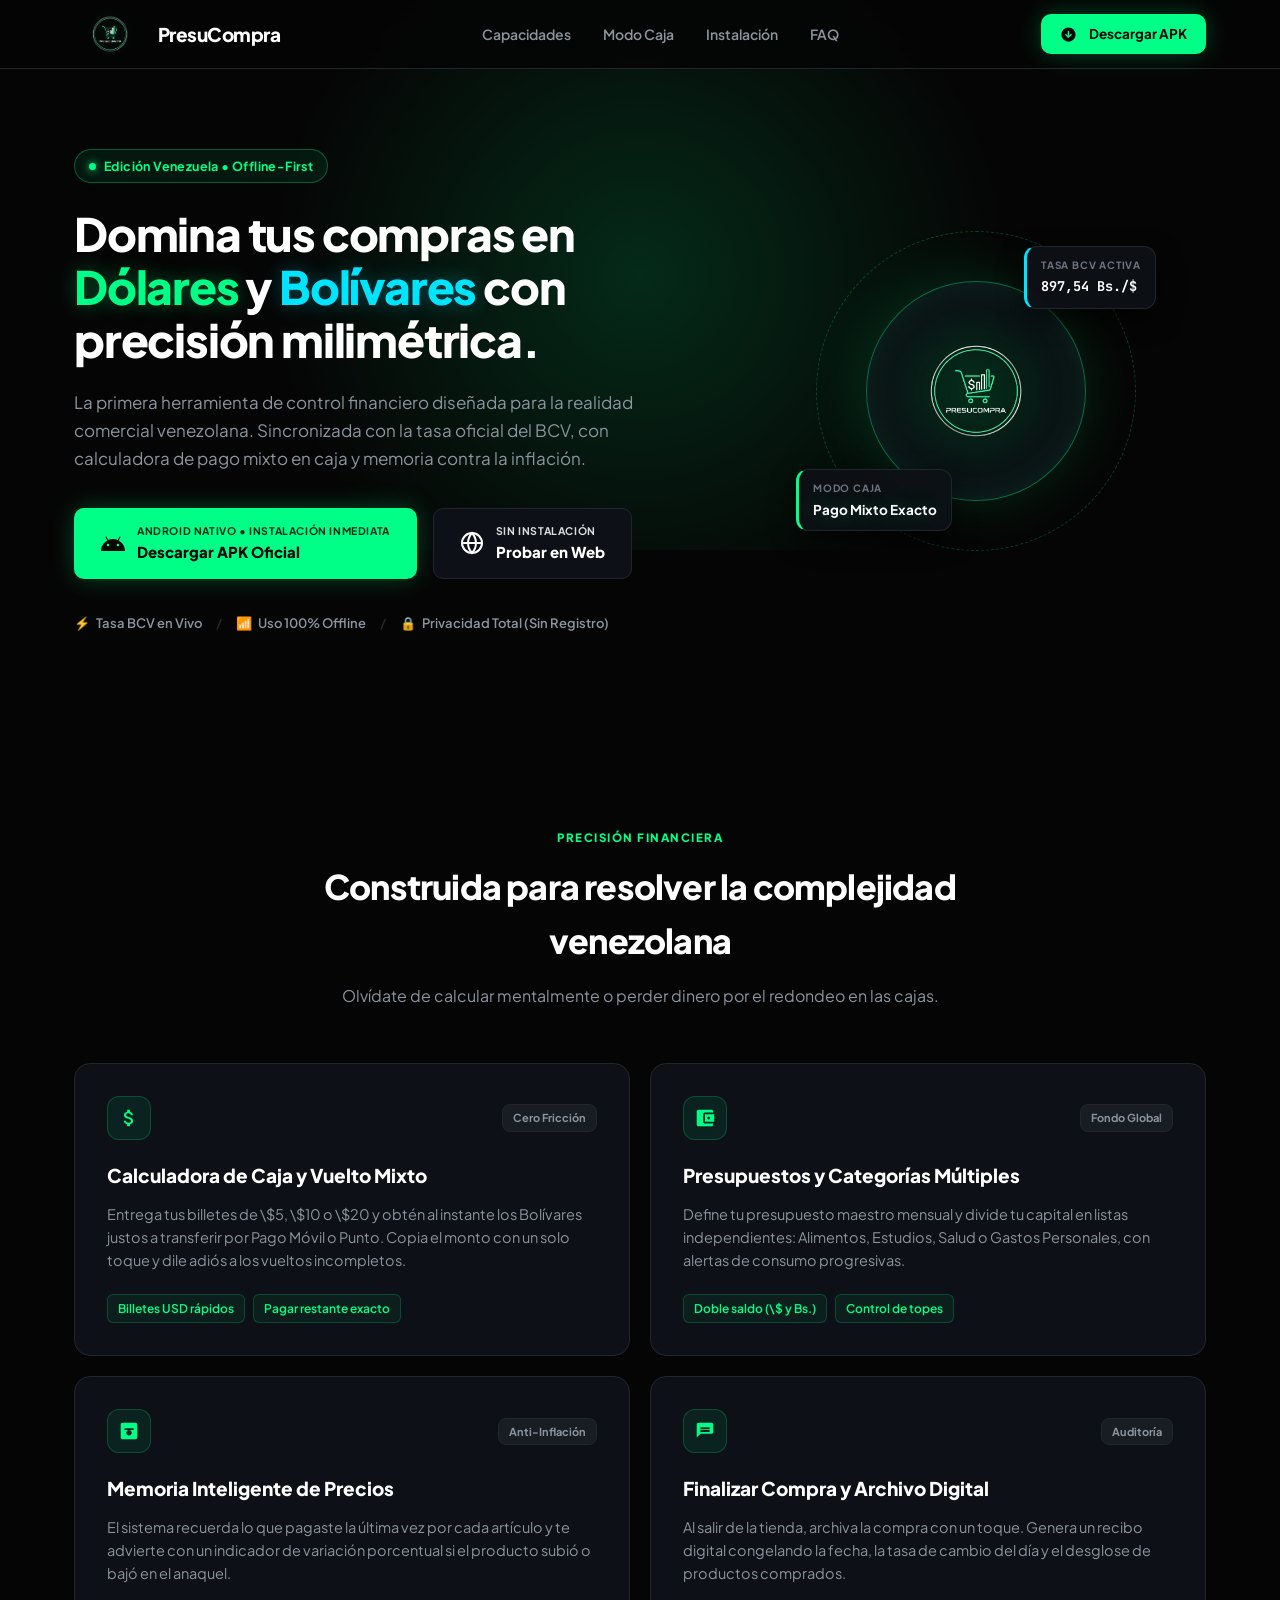
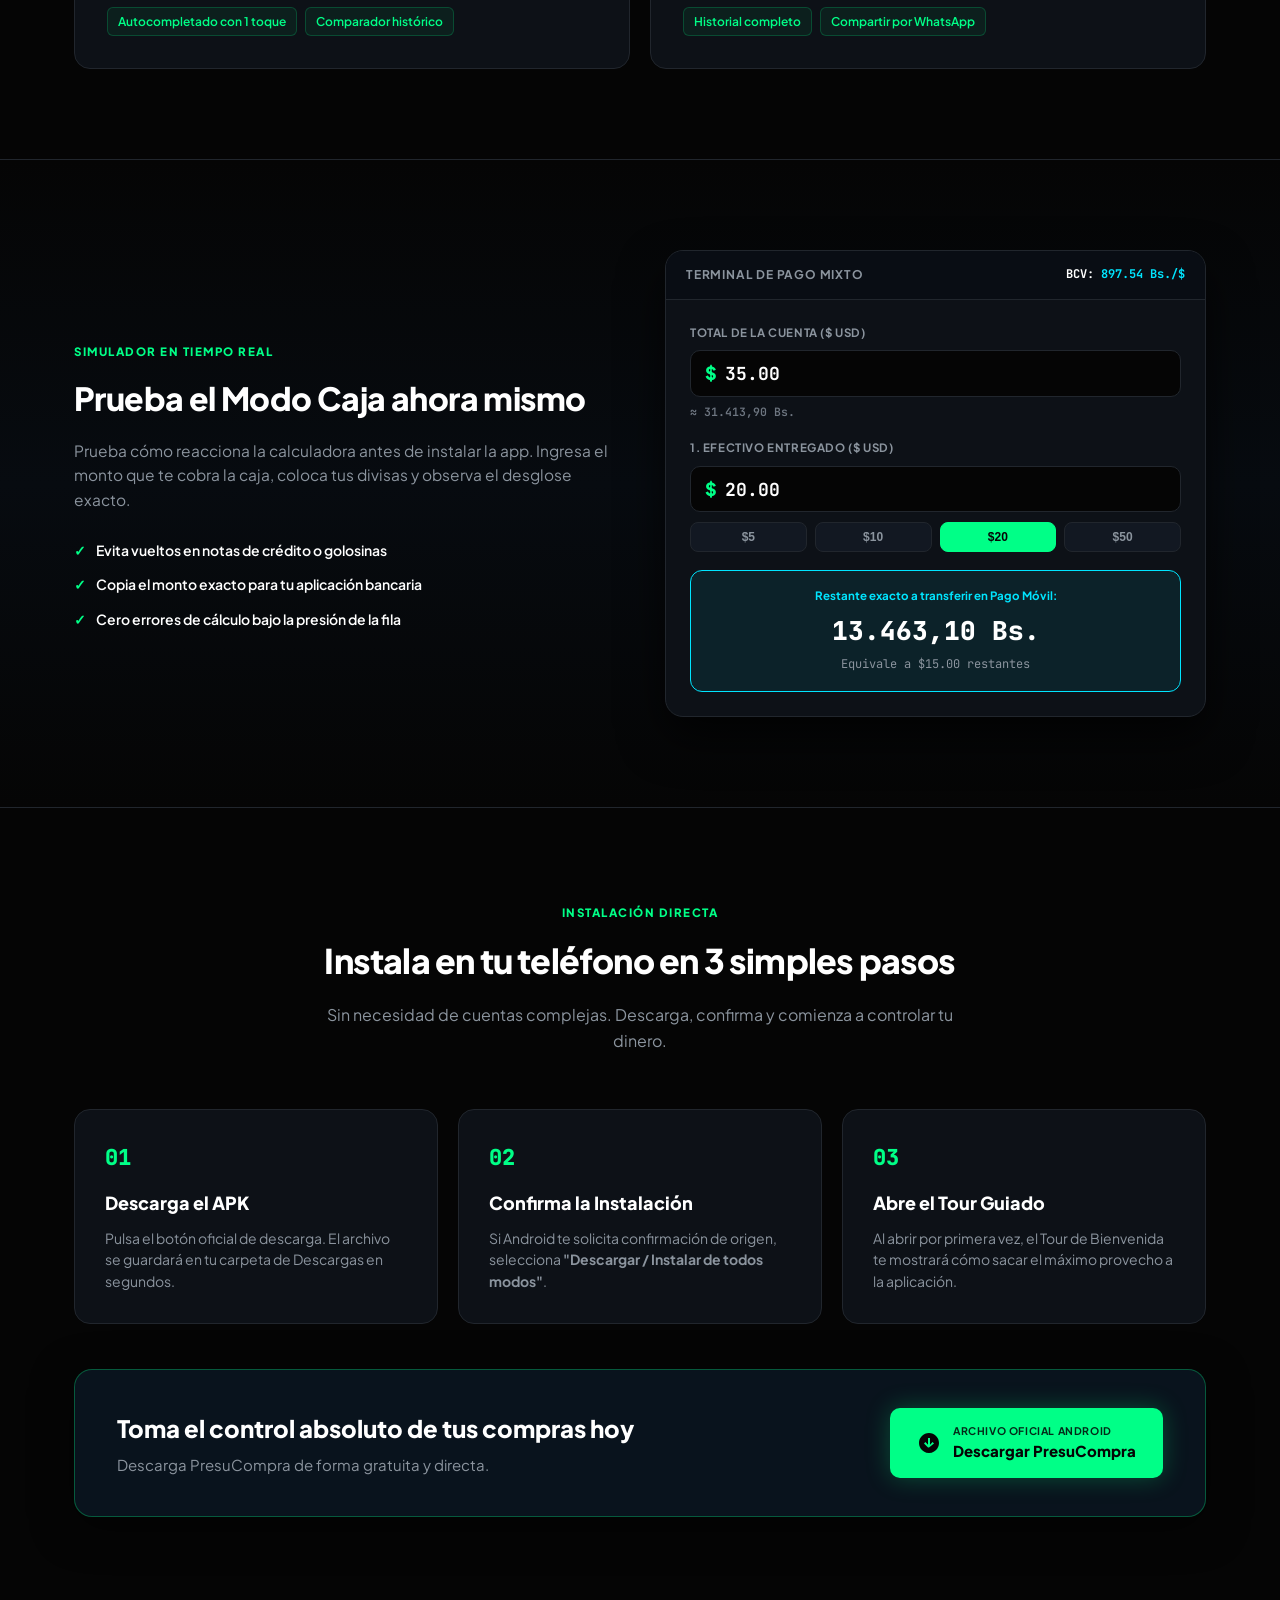
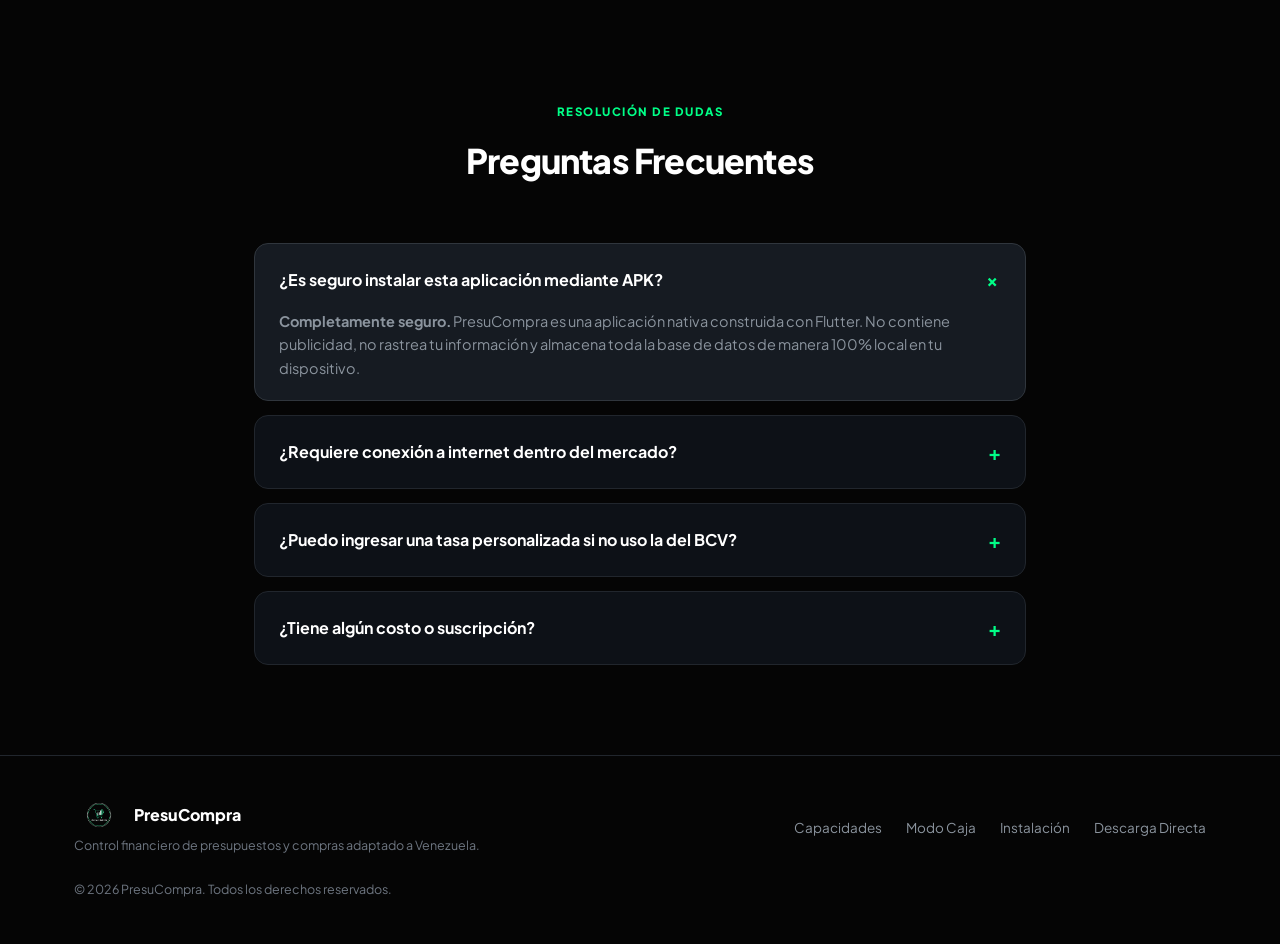
==== landing/index.html @ 38e8d32d ".." ====
<!DOCTYPE html>
<html lang="es">
<head>
  <meta charset="UTF-8">
  <meta name="viewport" content="width=device-width, initial-scale=1.0">
  <title>PresuCompra — Control Financiero de Compras para Venezuela</title>
  <meta name="description" content="Aplicación móvil nativa para el control de presupuestos y compras en Venezuela. Bimonetaria en USD y Bolívares con tasa BCV en tiempo real, calculadora de pago mixto y 100% offline.">
  <link rel="icon" type="image/png" href="assets/images/Presucompra-sin-fondo.png">

  <!-- Typography: Plus Jakarta Sans + JetBrains Mono -->
  <link rel="preconnect" href="https://fonts.googleapis.com">
  <link rel="preconnect" href="https://fonts.gstatic.com" crossorigin>
  <link href="https://fonts.googleapis.com/css2?family=JetBrains+Mono:wght@500;700;800&family=Plus+Jakarta+Sans:wght@400;500;600;700;800&display=swap" rel="stylesheet">

  <link rel="stylesheet" href="style.css">
</head>
<body>

  <!-- Subtle Ambient Radial Glow for Hero (Strictly Mint Accent) -->
  <div class="ambient-glow"></div>

  <!-- ── 1. Navbar ────────────────────────────────────────────────────────── -->
  <header class="navbar">
    <div class="container nav-inner">
      <a href="#" class="brand-link">
        <img src="assets/images/Presucompra-sin-fondo.png" alt="PresuCompra Logo" class="brand-logo-img">
        <span class="brand-title">PresuCompra</span>
      </a>

      <nav class="nav-menu">
        <a href="#funciones" class="nav-item">Capacidades</a>
        <a href="#simulador" class="nav-item">Modo Caja</a>
        <a href="#instalacion" class="nav-item">Instalación</a>
        <a href="#faq" class="nav-item">FAQ</a>
      </nav>

      <div class="nav-cta-wrapper">
        <a href="#descarga" class="btn btn-primary btn-sm">
          <svg class="btn-icon-sm" viewBox="0 0 24 24" fill="currentColor">
            <path d="M12 2C6.48 2 2 6.48 2 12s4.48 10 10 10 10-4.48 10-10S17.52 2 12 2zm-1 14.5l-4-4 1.41-1.41L11 13.67V7h2v6.67l2.59-2.58L17 12.5l-5 4z"/>
          </svg>
          Descargar APK
        </a>
      </div>
    </div>
  </header>

  <!-- ── 2. Hero Section ──────────────────────────────────────────────────── -->
  <section class="hero-section" id="descarga">
    <div class="container hero-grid">
      <div class="hero-text-block">
        <div class="pill-badge">
          <span class="pill-dot"></span>
          <span class="pill-text">Edición Venezuela • Offline-First</span>
        </div>

        <h1 class="hero-heading">
          Domina tus compras en <span class="text-mint">Dólares</span> y <span class="text-cyan">Bolívares</span> con precisión milimétrica.
        </h1>

        <p class="hero-subtext">
          La primera herramienta de control financiero diseñada para la realidad comercial venezolana. Sincronizada con la tasa oficial del BCV, con calculadora de pago mixto en caja y memoria contra la inflación.
        </p>

        <!-- CTAs -->
        <div class="hero-actions">
          <a href="./downloads/presucompra-v1.0.apk" download="presucompra.apk" class="btn btn-primary btn-lg" id="btn-apk-main">
            <svg class="btn-icon-lg" viewBox="0 0 24 24" fill="currentColor">
              <path d="M17.6 9.48l1.84-3.18a.5.5 0 0 0-.87-.5l-1.87 3.24a11.45 11.45 0 0 0-9.4 0L5.43 5.8a.5.5 0 1 0-.87.5L6.4 9.48C2.5 11.66 0 15.53 0 20h24c0-4.47-2.5-8.34-6.4-10.52zM7 15.25c-.69 0-1.25-.56-1.25-1.25s.56-1.25 1.25-1.25 1.25.56 1.25 1.25-.56 1.25-1.25 1.25zm10 0c-.69 0-1.25-.56-1.25-1.25s.56-1.25 1.25-1.25 1.25.56 1.25 1.25-.56 1.25-1.25 1.25z"/>
            </svg>
            <div class="btn-labels">
              <span class="btn-meta">Android Nativo • Instalación Inmediata</span>
              <span class="btn-title">Descargar APK Oficial</span>
            </div>
          </a>

          <a href="http://127.0.0.1:55570" target="_blank" class="btn btn-secondary btn-lg" title="Abrir en el navegador">
            <svg class="btn-icon-lg" viewBox="0 0 24 24" fill="none" stroke="currentColor" stroke-width="2">
              <circle cx="12" cy="12" r="10"></circle>
              <line x1="2" y1="12" x2="22" y2="12"></line>
              <path d="M12 2a15.3 15.3 0 0 1 4 10 15.3 15.3 0 0 1-4 10 15.3 15.3 0 0 1-4-10 15.3 15.3 0 0 1 4-10z"></path>
            </svg>
            <div class="btn-labels">
              <span class="btn-meta">Sin Instalación</span>
              <span class="btn-title">Probar en Web</span>
            </div>
          </a>
        </div>

        <!-- Trust Badges (No weight mentioned) -->
        <div class="trust-strip">
          <div class="trust-item">
            <span class="trust-icon">⚡</span>
            <span>Tasa BCV en Vivo</span>
          </div>
          <div class="trust-sep">/</div>
          <div class="trust-item">
            <span class="trust-icon">📶</span>
            <span>Uso 100% Offline</span>
          </div>
          <div class="trust-sep">/</div>
          <div class="trust-item">
            <span class="trust-icon">🔒</span>
            <span>Privacidad Total (Sin Registro)</span>
          </div>
        </div>
      </div>

      <!-- Hero Visual: Floating Brand Core with Mint Neon Glow -->
      <div class="hero-visual">
        <div class="brand-orb-container">
          <div class="brand-orb-ring"></div>
          <div class="brand-orb-core">
            <img src="assets/images/Presucompra-sin-fondo.png" alt="PresuCompra App Logo" class="brand-hero-logo">
          </div>
          <!-- Floating Status Cards -->
          <div class="float-metric-card top-right">
            <span class="float-tag">TASA BCV ACTIVA</span>
            <span class="float-value mono" id="hero-rate-tag">897,54 Bs./$</span>
          </div>
          <div class="float-metric-card bottom-left">
            <span class="float-tag">MODO CAJA</span>
            <span class="float-value text-mint">Pago Mixto Exacto</span>
          </div>
        </div>
      </div>
    </div>
  </section>

  <!-- ── 3. Pillars / Architecture ────────────────────────────────────────── -->
  <section class="section" id="funciones">
    <div class="container">
      <div class="section-title-wrap">
        <span class="section-kicker">PRECISIÓN FINANCIERA</span>
        <h2 class="section-title">Construida para resolver la complejidad venezolana</h2>
        <p class="section-lead">Olvídate de calcular mentalmente o perder dinero por el redondeo en las cajas.</p>
      </div>

      <div class="cards-grid">
        <!-- Card 1 -->
        <article class="card">
          <div class="card-header">
            <div class="card-icon-frame">
              <svg viewBox="0 0 24 24" fill="currentColor">
                <path d="M11.8 10.9c-2.27-.59-3-1.2-3-2.15 0-1.09 1.01-1.85 2.7-1.85 1.78 0 2.44.85 2.5 2.1h2.21c-.07-1.72-1.12-3.3-3.21-3.81V3h-3v2.16c-1.94.42-3.5 1.68-3.5 3.61 0 2.31 1.91 3.46 4.7 4.13 2.5.6 3 1.48 3 2.41 0 .69-.49 1.79-2.7 1.79-2.06 0-2.87-.92-2.98-2.1h-2.2c.12 2.19 1.76 3.42 3.68 3.83V21h3v-2.15c1.95-.37 3.5-1.5 3.5-3.55 0-2.84-2.43-3.81-4.7-4.4z"/>
              </svg>
            </div>
            <span class="card-badge">Cero Fricción</span>
          </div>
          <h3 class="card-title">Calculadora de Caja y Vuelto Mixto</h3>
          <p class="card-body">
            Entrega tus billetes de \$5, \$10 o \$20 y obtén al instante los Bolívares justos a transferir por Pago Móvil o Punto. Copia el monto con un solo toque y dile adiós a los vueltos incompletos.
          </p>
          <div class="card-features">
            <span class="feature-tag">Billetes USD rápidos</span>
            <span class="feature-tag">Pagar restante exacto</span>
          </div>
        </article>

        <!-- Card 2 -->
        <article class="card">
          <div class="card-header">
            <div class="card-icon-frame">
              <svg viewBox="0 0 24 24" fill="currentColor">
                <path d="M21 18v1c0 1.1-.9 2-2 2H5c-1.11 0-2-.9-2-2V5c0-1.1.89-2 2-2h14c1.1 0 2 .9 2 2v1h-9c-1.11 0-2 .9-2 2v8c0 1.1.89 2 2 2h9zm-9-2h10V8H12v8zm4-2.5c-.83 0-1.5-.67-1.5-1.5s.67-1.5 1.5-1.5 1.5.67 1.5 1.5-.67 1.5-1.5 1.5z"/>
              </svg>
            </div>
            <span class="card-badge">Fondo Global</span>
          </div>
          <h3 class="card-title">Presupuestos y Categorías Múltiples</h3>
          <p class="card-body">
            Define tu presupuesto maestro mensual y divide tu capital en listas independientes: Alimentos, Estudios, Salud o Gastos Personales, con alertas de consumo progresivas.
          </p>
          <div class="card-features">
            <span class="feature-tag">Doble saldo (\$ y Bs.)</span>
            <span class="feature-tag">Control de topes</span>
          </div>
        </article>

        <!-- Card 3 -->
        <article class="card">
          <div class="card-header">
            <div class="card-icon-frame">
              <svg viewBox="0 0 24 24" fill="currentColor">
                <path d="M19 3H5c-1.1 0-2 .9-2 2v14c0 1.1.9 2 2 2h14c1.1 0 2-.9 2-2V5c0-1.1-.9-2-2-2zm-7 14c-1.66 0-3-1.34-3-3s1.34-3 3-3 3 1.34 3 3-1.34 3-3 3zm5-6H7V9h10v2z"/>
              </svg>
            </div>
            <span class="card-badge">Anti-Inflación</span>
          </div>
          <h3 class="card-title">Memoria Inteligente de Precios</h3>
          <p class="card-body">
            El sistema recuerda lo que pagaste la última vez por cada artículo y te advierte con un indicador de variación porcentual si el producto subió o bajó en el anaquel.
          </p>
          <div class="card-features">
            <span class="feature-tag">Autocompletado con 1 toque</span>
            <span class="feature-tag">Comparador histórico</span>
          </div>
        </article>

        <!-- Card 4 -->
        <article class="card">
          <div class="card-header">
            <div class="card-icon-frame">
              <svg viewBox="0 0 24 24" fill="currentColor">
                <path d="M19 3H5c-1.1 0-2 .9-2 2v14l4-4h12c1.1 0 2-.9 2-2V5c0-1.1-.9-2-2-2zm-2 10H7v-2h10v2zm0-3H7V8h10v2z"/>
              </svg>
            </div>
            <span class="card-badge">Auditoría</span>
          </div>
          <h3 class="card-title">Finalizar Compra y Archivo Digital</h3>
          <p class="card-body">
            Al salir de la tienda, archiva la compra con un toque. Genera un recibo digital congelando la fecha, la tasa de cambio del día y el desglose de productos comprados.
          </p>
          <div class="card-features">
            <span class="feature-tag">Historial completo</span>
            <span class="feature-tag">Compartir por WhatsApp</span>
          </div>
        </article>
      </div>
    </div>
  </section>

  <!-- ── 4. Interactive Live Cashier Simulator ────────────────────────────── -->
  <section class="section simulator-wrapper" id="simulador">
    <div class="container">
      <div class="sim-panel">
        <div class="sim-left">
          <span class="section-kicker">SIMULADOR EN TIEMPO REAL</span>
          <h2 class="sim-title">Prueba el Modo Caja ahora mismo</h2>
          <p class="sim-desc">
            Prueba cómo reacciona la calculadora antes de instalar la app. Ingresa el monto que te cobra la caja, coloca tus divisas y observa el desglose exacto.
          </p>
          <div class="sim-checks">
            <div class="sim-check-item">
              <span class="check-bullet">✓</span>
              <span>Evita vueltos en notas de crédito o golosinas</span>
            </div>
            <div class="sim-check-item">
              <span class="check-bullet">✓</span>
              <span>Copia el monto exacto para tu aplicación bancaria</span>
            </div>
            <div class="sim-check-item">
              <span class="check-bullet">✓</span>
              <span>Cero errores de cálculo bajo la presión de la fila</span>
            </div>
          </div>
        </div>

        <div class="sim-right">
          <div class="fintech-terminal">
            <div class="terminal-bar">
              <span class="terminal-title">TERMINAL DE PAGO MIXTO</span>
              <span class="terminal-rate mono">BCV: <strong id="sim-rate-display">897.54 Bs./$</strong></span>
            </div>

            <div class="terminal-content">
              <!-- Field 1: Total -->
              <div class="form-row">
                <label for="sim-total" class="form-label">TOTAL DE LA CUENTA ($ USD)</label>
                <div class="input-wrap">
                  <span class="input-currency">$</span>
                  <input type="number" id="sim-total" value="35.00" step="0.50" class="mono-input">
                </div>
                <span class="form-hint mono" id="sim-total-bs">≈ 31.413,90 Bs.</span>
              </div>

              <!-- Field 2: Cash USD -->
              <div class="form-row">
                <label for="sim-cash" class="form-label">1. EFECTIVO ENTREGADO ($ USD)</label>
                <div class="input-wrap">
                  <span class="input-currency">$</span>
                  <input type="number" id="sim-cash" value="20.00" step="5" class="mono-input">
                </div>
                <!-- Quick chips -->
                <div class="quick-chips">
                  <button type="button" class="chip" onclick="setSimCash(5)">$5</button>
                  <button type="button" class="chip" onclick="setSimCash(10)">$10</button>
                  <button type="button" class="chip active" onclick="setSimCash(20)">$20</button>
                  <button type="button" class="chip" onclick="setSimCash(50)">$50</button>
                </div>
              </div>

              <!-- Field 3: Result Dynamic Card -->
              <div class="terminal-result-card" id="sim-result-box">
                <div class="res-label" id="sim-result-title">Restante exacto a transferir:</div>
                <div class="res-amount mono" id="sim-result-primary">13.463,10 Bs.</div>
                <div class="res-sub mono" id="sim-result-sub">Equivale a $15.00 USD restantes</div>
              </div>
            </div>
          </div>
        </div>
      </div>
    </div>
  </section>

  <!-- ── 5. Installation Guide (3 Steps) ──────────────────────────────────── -->
  <section class="section" id="instalacion">
    <div class="container">
      <div class="section-title-wrap">
        <span class="section-kicker">INSTALACIÓN DIRECTA</span>
        <h2 class="section-title">Instala en tu teléfono en 3 simples pasos</h2>
        <p class="section-lead">Sin necesidad de cuentas complejas. Descarga, confirma y comienza a controlar tu dinero.</p>
      </div>

      <div class="steps-row">
        <div class="step-card">
          <div class="step-num mono">01</div>
          <h3 class="step-heading">Descarga el APK</h3>
          <p class="step-info">Pulsa el botón oficial de descarga. El archivo se guardará en tu carpeta de Descargas en segundos.</p>
        </div>

        <div class="step-card">
          <div class="step-num mono">02</div>
          <h3 class="step-heading">Confirma la Instalación</h3>
          <p class="step-info">Si Android te solicita confirmación de origen, selecciona <strong>"Descargar / Instalar de todos modos"</strong>.</p>
        </div>

        <div class="step-card">
          <div class="step-num mono">03</div>
          <h3 class="step-heading">Abre el Tour Guiado</h3>
          <p class="step-info">Al abrir por primera vez, el Tour de Bienvenida te mostrará cómo sacar el máximo provecho a la aplicación.</p>
        </div>
      </div>

      <!-- Action Banner -->
      <div class="action-banner">
        <div class="banner-text">
          <h3 class="banner-title">Toma el control absoluto de tus compras hoy</h3>
          <p class="banner-lead">Descarga PresuCompra de forma gratuita y directa.</p>
        </div>
        <div class="banner-cta">
          <a href="./downloads/presucompra-v1.0.apk" download="presucompra.apk" class="btn btn-primary btn-lg">
            <svg class="btn-icon-lg" viewBox="0 0 24 24" fill="currentColor">
              <path d="M12 2C6.48 2 2 6.48 2 12s4.48 10 10 10 10-4.48 10-10S17.52 2 12 2zm-1 14.5l-4-4 1.41-1.41L11 13.67V7h2v6.67l2.59-2.58L17 12.5l-5 4z"/>
            </svg>
            <div class="btn-labels">
              <span class="btn-meta">Archivo Oficial Android</span>
              <span class="btn-title">Descargar PresuCompra</span>
            </div>
          </a>
        </div>
      </div>
    </div>
  </section>

  <!-- ── 6. FAQ Section ───────────────────────────────────────────────────── -->
  <section class="section" id="faq">
    <div class="container faq-layout">
      <div class="section-title-wrap">
        <span class="section-kicker">RESOLUCIÓN DE DUDAS</span>
        <h2 class="section-title">Preguntas Frecuentes</h2>
      </div>

      <div class="faq-group">
        <details class="faq-box" open>
          <summary class="faq-summary">
            <span>¿Es seguro instalar esta aplicación mediante APK?</span>
            <span class="faq-plus">+</span>
          </summary>
          <div class="faq-content">
            <p><strong>Completamente seguro.</strong> PresuCompra es una aplicación nativa construida con Flutter. No contiene publicidad, no rastrea tu información y almacena toda la base de datos de manera 100% local en tu dispositivo.</p>
          </div>
        </details>

        <details class="faq-box">
          <summary class="faq-summary">
            <span>¿Requiere conexión a internet dentro del mercado?</span>
            <span class="faq-plus">+</span>
          </summary>
          <div class="faq-content">
            <p><strong>No.</strong> Es una arquitectura 100% <em>Offline-First</em>. Podrás crear listas, editar precios, calcular pagos en caja y revisar históricos en sótanos o zonas sin señal de telefonía.</p>
          </div>
        </details>

        <details class="faq-box">
          <summary class="faq-summary">
            <span>¿Puedo ingresar una tasa personalizada si no uso la del BCV?</span>
            <span class="faq-plus">+</span>
          </summary>
          <div class="faq-content">
            <p><strong>Sí.</strong> En la barra superior de la aplicación puedes consultar la tasa del BCV oficial, pero también tienes la libertad de escribir manualmente cualquier tasa fija que desees.</p>
          </div>
        </details>

        <details class="faq-box">
          <summary class="faq-summary">
            <span>¿Tiene algún costo o suscripción?</span>
            <span class="faq-plus">+</span>
          </summary>
          <div class="faq-content">
            <p><strong>Es 100% gratuita.</strong> Diseñada como un aporte práctico para facilitar la economía cotidiana de las familias venezolanas.</p>
          </div>
        </details>
      </div>
    </div>
  </section>

  <!-- ── 7. Footer ────────────────────────────────────────────────────────── -->
  <footer class="footer">
    <div class="container footer-grid">
      <div class="footer-brand-side">
        <div class="footer-logo-row">
          <img src="assets/images/Presucompra-sin-fondo.png" alt="PresuCompra" class="footer-logo-img">
          <span class="footer-brand-name">PresuCompra</span>
        </div>
        <p class="footer-desc">Control financiero de presupuestos y compras adaptado a Venezuela.</p>
      </div>

      <div class="footer-nav">
        <a href="#funciones">Capacidades</a>
        <a href="#simulador">Modo Caja</a>
        <a href="#instalacion">Instalación</a>
        <a href="#descarga">Descarga Directa</a>
      </div>

      <div class="footer-legal">
        <span>© 2026 PresuCompra. Todos los derechos reservados.</span>
      </div>
    </div>
  </footer>

  <script src="main.js"></script>
</body>
</html>
---- landing/style.css ----
/* ── Design System: Cyber-Clean Dark / Neón (Fintech High-Contrast) ─────── */
:root {
  --bg-pure: #050505;          /* Fondo principal ultra oscuro y mate */
  --bg-surface: #0D1117;       /* Gris oscuro profundo para tarjetas */
  --bg-surface-hover: #161B22; /* Hover para tarjetas */
  --border-subtle: #21262D;    /* Borde fino de 1px */
  --border-highlight: #30363D; /* Borde al pasar cursor */

  --mint-primary: #00FF87;     /* Verde Mente Neón Puro */
  --mint-glow: rgba(0, 255, 135, 0.15); /* Resplandor radial controlado */
  --mint-dark: #064E3B;

  --cyan-accent: #00E5FF;      /* Cyan Neón para tasas y contrastes */
  --cyan-glow: rgba(0, 229, 255, 0.12);

  --text-white: #FFFFFF;
  --text-muted: #8B949E;
  --text-dim: #6E7681;

  --font-sans: 'Plus Jakarta Sans', -apple-system, BlinkMacSystemFont, "Segoe UI", Roboto, sans-serif;
  --font-mono: 'JetBrains Mono', monospace;
}

/* ── Reset ───────────────────────────────────────────────────────────────── */
* {
  margin: 0;
  padding: 0;
  box-sizing: border-box;
}

html {
  scroll-behavior: smooth;
  font-family: var(--font-sans);
  background-color: var(--bg-pure);
  color: var(--text-white);
  -webkit-font-smoothing: antialiased;
}

body {
  overflow-x: hidden;
  background-color: var(--bg-pure);
  position: relative;
  line-height: 1.6;
}

.mono {
  font-family: var(--font-mono);
}

.container {
  width: 100%;
  max-width: 1180px;
  margin: 0 auto;
  padding: 0 24px;
}

/* ── Ambient Radial Glow (Surgical, Never Exaggerated) ───────────────────── */
.ambient-glow {
  position: absolute;
  top: 0;
  left: 50%;
  transform: translateX(-50%);
  width: 900px;
  height: 550px;
  background: radial-gradient(circle, var(--mint-glow) 0%, rgba(5, 5, 5, 0) 70%);
  pointer-events: none;
  z-index: 0;
}

/* ── Typography Accents ─────────────────────────────────────────────────── */
.text-mint {
  color: var(--mint-primary);
  text-shadow: 0 0 20px rgba(0, 255, 135, 0.35);
}

.text-cyan {
  color: var(--cyan-accent);
  text-shadow: 0 0 20px rgba(0, 229, 255, 0.3);
}

/* ── 1. Navbar ──────────────────────────────────────────────────────────── */
.navbar {
  position: sticky;
  top: 0;
  z-index: 100;
  background: rgba(5, 5, 5, 0.85);
  backdrop-filter: blur(16px);
  border-bottom: 1px solid var(--border-subtle);
  padding: 14px 0;
}

.nav-inner {
  display: flex;
  align-items: center;
  justify-content: space-between;
}

.brand-link {
  display: flex;
  align-items: center;
  gap: 12px;
  text-decoration: none;
}

.brand-logo-img {
  height: 40px;
  width: auto;
  display: block;
  object-fit: contain;
  filter: drop-shadow(0 0 10px rgba(0, 255, 135, 0.3));
}

.brand-title {
  font-size: 19px;
  font-weight: 800;
  letter-spacing: -0.5px;
  color: var(--text-white);
}

.nav-menu {
  display: flex;
  gap: 32px;
}

.nav-item {
  color: var(--text-muted);
  text-decoration: none;
  font-size: 14px;
  font-weight: 600;
  transition: color 0.2s ease;
}

.nav-item:hover {
  color: var(--mint-primary);
}

/* ── Buttons ────────────────────────────────────────────────────────────── */
.btn {
  display: inline-flex;
  align-items: center;
  justify-content: center;
  gap: 12px;
  border-radius: 10px;
  text-decoration: none;
  font-weight: 700;
  cursor: pointer;
  transition: all 0.22s cubic-bezier(0.16, 1, 0.3, 1);
  border: 1px solid transparent;
}

.btn-primary {
  background: var(--mint-primary);
  color: var(--bg-pure);
  box-shadow: 0 0 24px rgba(0, 255, 135, 0.25);
}

.btn-primary:hover {
  background: #25FF9B;
  transform: translateY(-2px);
  box-shadow: 0 8px 30px rgba(0, 255, 135, 0.45);
}

.btn-secondary {
  background: var(--bg-surface);
  color: var(--text-white);
  border-color: var(--border-subtle);
}

.btn-secondary:hover {
  border-color: var(--cyan-accent);
  color: var(--cyan-accent);
  transform: translateY(-2px);
  background: var(--bg-surface-hover);
}

.btn-sm {
  padding: 8px 18px;
  font-size: 13.5px;
}

.btn-lg {
  padding: 14px 26px;
}

.btn-icon-sm {
  width: 17px;
  height: 17px;
}

.btn-icon-lg {
  width: 24px;
  height: 24px;
}

.btn-labels {
  display: flex;
  flex-direction: column;
  text-align: left;
}

.btn-meta {
  font-size: 10.5px;
  text-transform: uppercase;
  letter-spacing: 0.6px;
  opacity: 0.85;
}

.btn-title {
  font-size: 15px;
  font-weight: 800;
}

/* ── 2. Hero Section ────────────────────────────────────────────────────── */
.hero-section {
  position: relative;
  padding: 80px 0 100px;
  z-index: 1;
}

.hero-grid {
  display: grid;
  grid-template-columns: 1.15fr 0.85fr;
  align-items: center;
  gap: 50px;
}

.pill-badge {
  display: inline-flex;
  align-items: center;
  gap: 8px;
  background: rgba(0, 255, 135, 0.08);
  border: 1px solid rgba(0, 255, 135, 0.3);
  padding: 6px 14px;
  border-radius: 20px;
  margin-bottom: 24px;
}

.pill-dot {
  width: 7px;
  height: 7px;
  background: var(--mint-primary);
  border-radius: 50%;
  box-shadow: 0 0 8px var(--mint-primary);
}

.pill-text {
  font-size: 12.5px;
  font-weight: 700;
  color: var(--mint-primary);
  letter-spacing: 0.4px;
}

.hero-heading {
  font-size: 46px;
  line-height: 1.15;
  font-weight: 800;
  letter-spacing: -1.2px;
  margin-bottom: 22px;
}

.hero-subtext {
  font-size: 17px;
  color: var(--text-muted);
  line-height: 1.65;
  margin-bottom: 36px;
  max-width: 560px;
}

.hero-actions {
  display: flex;
  flex-wrap: wrap;
  gap: 16px;
  margin-bottom: 34px;
}

.trust-strip {
  display: flex;
  flex-wrap: wrap;
  align-items: center;
  gap: 14px;
  font-size: 13px;
  color: var(--text-dim);
  font-weight: 600;
}

.trust-item {
  display: flex;
  align-items: center;
  gap: 6px;
  color: var(--text-muted);
}

.trust-sep {
  opacity: 0.3;
}

/* ── Hero Visual: Floating Brand Core with Mint Neon Glow ───────────────── */
.hero-visual {
  display: flex;
  justify-content: center;
  align-items: center;
}

.brand-orb-container {
  position: relative;
  width: 320px;
  height: 320px;
  display: flex;
  align-items: center;
  justify-content: center;
}

.brand-orb-ring {
  position: absolute;
  inset: 0;
  border-radius: 50%;
  border: 1px dashed rgba(0, 255, 135, 0.25);
  animation: rotateRing 30s linear infinite;
}

@keyframes rotateRing {
  from { transform: rotate(0deg); }
  to { transform: rotate(360deg); }
}

.brand-orb-core {
  width: 220px;
  height: 220px;
  border-radius: 50%;
  background: radial-gradient(circle, rgba(0, 255, 135, 0.12) 0%, rgba(13, 17, 23, 0.9) 70%);
  border: 1.5px solid rgba(0, 255, 135, 0.4);
  box-shadow: 0 0 60px var(--mint-glow),
              inset 0 0 30px rgba(0, 255, 135, 0.1);
  display: flex;
  align-items: center;
  justify-content: center;
  transition: transform 0.4s ease, box-shadow 0.4s ease;
  animation: floatOrb 5s ease-in-out infinite;
}

@keyframes floatOrb {
  0%, 100% { transform: translateY(0px); }
  50% { transform: translateY(-10px); }
}

.brand-hero-logo {
  width: 190px;
  height: 190px;
  object-fit: contain;
  filter: drop-shadow(0 0 25px rgba(0, 255, 135, 0.35));
}

.float-metric-card {
  position: absolute;
  background: rgba(13, 17, 23, 0.95);
  backdrop-filter: blur(12px);
  border: 1px solid var(--border-subtle);
  border-radius: 12px;
  padding: 10px 14px;
  display: flex;
  flex-direction: column;
  gap: 3px;
  box-shadow: 0 10px 25px rgba(0, 0, 0, 0.6);
  z-index: 2;
}

.float-metric-card.top-right {
  top: 15px;
  right: -20px;
  border-left: 3px solid var(--cyan-accent);
}

.float-metric-card.bottom-left {
  bottom: 20px;
  left: -20px;
  border-left: 3px solid var(--mint-primary);
}

.float-tag {
  font-size: 10px;
  font-weight: 700;
  letter-spacing: 0.8px;
  color: var(--text-dim);
}

.float-value {
  font-size: 13.5px;
  font-weight: 700;
  color: var(--text-white);
}

/* ── 3. Section Titles & Structure ──────────────────────────────────────── */
.section {
  padding: 90px 0;
  position: relative;
  z-index: 2;
}

.section-title-wrap {
  text-align: center;
  max-width: 650px;
  margin: 0 auto 55px;
}

.section-kicker {
  display: inline-block;
  font-size: 11.5px;
  font-weight: 800;
  letter-spacing: 1.5px;
  color: var(--mint-primary);
  margin-bottom: 12px;
}

.section-title {
  font-size: 34px;
  font-weight: 800;
  letter-spacing: -0.8px;
  margin-bottom: 14px;
}

.section-lead {
  font-size: 16px;
  color: var(--text-muted);
}

/* ── Cards Grid (4 Pillars) ─────────────────────────────────────────────── */
.cards-grid {
  display: grid;
  grid-template-columns: repeat(2, 1fr);
  gap: 20px;
}

.card {
  background: var(--bg-surface);
  border: 1px solid var(--border-subtle);
  border-radius: 16px;
  padding: 32px;
  transition: all 0.25s ease;
  position: relative;
}

.card:hover {
  border-color: var(--border-highlight);
  background: var(--bg-surface-hover);
  transform: translateY(-3px);
  box-shadow: 0 12px 30px rgba(0, 0, 0, 0.5);
}

.card-header {
  display: flex;
  justify-content: space-between;
  align-items: center;
  margin-bottom: 20px;
}

.card-icon-frame {
  width: 44px;
  height: 44px;
  border-radius: 12px;
  background: rgba(0, 255, 135, 0.08);
  border: 1px solid rgba(0, 255, 135, 0.2);
  display: flex;
  align-items: center;
  justify-content: center;
  color: var(--mint-primary);
}

.card-icon-frame svg {
  width: 22px;
  height: 22px;
}

.card-badge {
  font-size: 11px;
  font-weight: 700;
  color: var(--text-muted);
  background: rgba(33, 38, 45, 0.6);
  padding: 4px 10px;
  border-radius: 8px;
  border: 1px solid var(--border-subtle);
}

.card-title {
  font-size: 19px;
  font-weight: 800;
  margin-bottom: 12px;
}

.card-body {
  font-size: 14.5px;
  color: var(--text-muted);
  line-height: 1.6;
  margin-bottom: 22px;
}

.card-features {
  display: flex;
  flex-wrap: wrap;
  gap: 8px;
}

.feature-tag {
  font-size: 12px;
  font-weight: 600;
  color: var(--mint-primary);
  background: rgba(0, 255, 135, 0.06);
  border: 1px solid rgba(0, 255, 135, 0.2);
  padding: 4px 10px;
  border-radius: 6px;
}

/* ── 4. Interactive Live Cashier Simulator ──────────────────────────────── */
.simulator-wrapper {
  background: linear-gradient(180deg, var(--bg-pure) 0%, #070B10 50%, var(--bg-pure) 100%);
  border-top: 1px solid var(--border-subtle);
  border-bottom: 1px solid var(--border-subtle);
}

.sim-panel {
  display: grid;
  grid-template-columns: 1fr 1fr;
  gap: 50px;
  align-items: center;
}

.sim-title {
  font-size: 32px;
  font-weight: 800;
  letter-spacing: -0.6px;
  margin-bottom: 14px;
}

.sim-desc {
  font-size: 15.5px;
  color: var(--text-muted);
  line-height: 1.6;
  margin-bottom: 26px;
}

.sim-checks {
  display: flex;
  flex-direction: column;
  gap: 12px;
}

.sim-check-item {
  display: flex;
  align-items: center;
  gap: 10px;
  font-size: 14px;
  font-weight: 600;
  color: var(--text-white);
}

.check-bullet {
  color: var(--mint-primary);
  font-weight: 800;
}

/* Terminal Fintech Mockup */
.fintech-terminal {
  background: var(--bg-surface);
  border: 1px solid var(--border-subtle);
  border-radius: 18px;
  box-shadow: 0 20px 45px rgba(0, 0, 0, 0.7);
  overflow: hidden;
}

.terminal-bar {
  display: flex;
  justify-content: space-between;
  align-items: center;
  background: #090D14;
  padding: 14px 20px;
  border-bottom: 1px solid var(--border-subtle);
  font-size: 12px;
  font-weight: 700;
}

.terminal-title {
  color: var(--text-muted);
  letter-spacing: 0.8px;
}

.terminal-rate strong {
  color: var(--cyan-accent);
}

.terminal-content {
  padding: 24px;
  display: flex;
  flex-direction: column;
  gap: 18px;
}

.form-row {
  display: flex;
  flex-direction: column;
}

.form-label {
  font-size: 11.5px;
  font-weight: 700;
  letter-spacing: 0.6px;
  color: var(--text-muted);
  margin-bottom: 8px;
}

.input-wrap {
  display: flex;
  align-items: center;
  background: var(--bg-pure);
  border: 1px solid var(--border-subtle);
  border-radius: 10px;
  padding: 8px 14px;
  transition: border-color 0.2s ease;
}

.input-wrap:focus-within {
  border-color: var(--mint-primary);
  box-shadow: 0 0 10px rgba(0, 255, 135, 0.15);
}

.input-currency {
  font-size: 18px;
  font-weight: 800;
  color: var(--mint-primary);
  margin-right: 8px;
}

.mono-input {
  background: transparent;
  border: none;
  outline: none;
  color: var(--text-white);
  font-family: var(--font-mono);
  font-size: 18px;
  font-weight: 700;
  width: 100%;
}

.form-hint {
  font-size: 11.5px;
  color: var(--text-dim);
  margin-top: 6px;
  font-weight: 600;
}

.quick-chips {
  display: flex;
  gap: 8px;
  margin-top: 10px;
}

.chip {
  flex: 1;
  background: #121822;
  border: 1px solid var(--border-subtle);
  color: var(--text-muted);
  border-radius: 8px;
  padding: 7px 0;
  font-size: 12px;
  font-weight: 700;
  cursor: pointer;
  transition: all 0.2s ease;
}

.chip:hover, .chip.active {
  background: var(--mint-primary);
  color: var(--bg-pure);
  border-color: var(--mint-primary);
}

.terminal-result-card {
  background: rgba(0, 229, 255, 0.08);
  border: 1px solid var(--cyan-accent);
  border-radius: 12px;
  padding: 16px;
  text-align: center;
  transition: all 0.25s ease;
}

.terminal-result-card.exact {
  background: rgba(0, 255, 135, 0.08);
  border-color: var(--mint-primary);
}

.terminal-result-card.vuelto {
  background: rgba(0, 255, 135, 0.12);
  border-color: var(--mint-primary);
}

.res-label {
  font-size: 11.5px;
  font-weight: 700;
  color: var(--cyan-accent);
  margin-bottom: 4px;
}

.terminal-result-card.exact .res-label,
.terminal-result-card.vuelto .res-label {
  color: var(--mint-primary);
}

.res-amount {
  font-size: 26px;
  font-weight: 800;
  color: var(--text-white);
  margin-bottom: 4px;
}

.res-sub {
  font-size: 12px;
  color: var(--text-muted);
}

/* ── 5. Installation Steps ──────────────────────────────────────────────── */
.steps-row {
  display: grid;
  grid-template-columns: repeat(3, 1fr);
  gap: 20px;
  margin-bottom: 45px;
}

.step-card {
  background: var(--bg-surface);
  border: 1px solid var(--border-subtle);
  border-radius: 16px;
  padding: 30px;
  position: relative;
}

.step-num {
  font-size: 22px;
  font-weight: 800;
  color: var(--mint-primary);
  margin-bottom: 14px;
}

.step-heading {
  font-size: 18px;
  font-weight: 800;
  margin-bottom: 10px;
}

.step-info {
  font-size: 14px;
  color: var(--text-muted);
  line-height: 1.55;
}

.action-banner {
  background: #09131D;
  border: 1px solid rgba(0, 255, 135, 0.3);
  border-radius: 18px;
  padding: 38px 42px;
  display: flex;
  align-items: center;
  justify-content: space-between;
  gap: 24px;
  box-shadow: 0 10px 40px rgba(0, 0, 0, 0.5);
}

.banner-title {
  font-size: 24px;
  font-weight: 800;
  margin-bottom: 6px;
}

.banner-lead {
  font-size: 15px;
  color: var(--text-muted);
}

/* ── 6. FAQ Section ─────────────────────────────────────────────────────── */
.faq-layout {
  max-width: 820px;
}

.faq-group {
  display: flex;
  flex-direction: column;
  gap: 14px;
}

.faq-box {
  background: var(--bg-surface);
  border: 1px solid var(--border-subtle);
  border-radius: 14px;
  padding: 20px 24px;
  transition: all 0.2s ease;
}

.faq-box[open] {
  border-color: var(--border-highlight);
  background: var(--bg-surface-hover);
}

.faq-summary {
  display: flex;
  justify-content: space-between;
  align-items: center;
  font-size: 16px;
  font-weight: 700;
  cursor: pointer;
  list-style: none;
  user-select: none;
}

.faq-summary::-webkit-details-marker {
  display: none;
}

.faq-plus {
  font-size: 20px;
  color: var(--mint-primary);
  font-weight: 700;
}

.faq-box[open] .faq-plus {
  transform: rotate(45deg);
}

.faq-content {
  margin-top: 14px;
  font-size: 14.5px;
  color: var(--text-muted);
  line-height: 1.6;
}

/* ── 7. Footer ──────────────────────────────────────────────────────────── */
.footer {
  border-top: 1px solid var(--border-subtle);
  background: var(--bg-pure);
  padding: 45px 0;
  position: relative;
  z-index: 2;
}

.footer-grid {
  display: flex;
  align-items: center;
  justify-content: space-between;
  flex-wrap: wrap;
  gap: 24px;
}

.footer-brand-side {
  display: flex;
  flex-direction: column;
  gap: 6px;
}

.footer-logo-row {
  display: flex;
  align-items: center;
  gap: 10px;
}

.footer-logo-img {
  height: 28px;
  width: auto;
}

.footer-brand-name {
  font-weight: 800;
  font-size: 16px;
}

.footer-desc {
  font-size: 12.5px;
  color: var(--text-dim);
}

.footer-nav {
  display: flex;
  gap: 24px;
}

.footer-nav a {
  color: var(--text-muted);
  text-decoration: none;
  font-size: 13.5px;
  transition: color 0.2s ease;
}

.footer-nav a:hover {
  color: var(--mint-primary);
}

.footer-legal {
  font-size: 12.5px;
  color: var(--text-dim);
}

/* ── Responsive Adaptations ──────────────────────────────────────────────── */
@media (max-width: 960px) {
  .hero-grid {
    grid-template-columns: 1fr;
    text-align: center;
  }

  .hero-heading {
    font-size: 36px;
  }

  .hero-subtext {
    margin: 0 auto 30px;
  }

  .hero-actions {
    justify-content: center;
  }

  .trust-strip {
    justify-content: center;
  }

  .cards-grid {
    grid-template-columns: 1fr;
  }

  .sim-panel {
    grid-template-columns: 1fr;
  }

  .steps-row {
    grid-template-columns: 1fr;
  }

  .action-banner {
    flex-direction: column;
    text-align: center;
  }

  .nav-menu {
    display: none;
  }
}
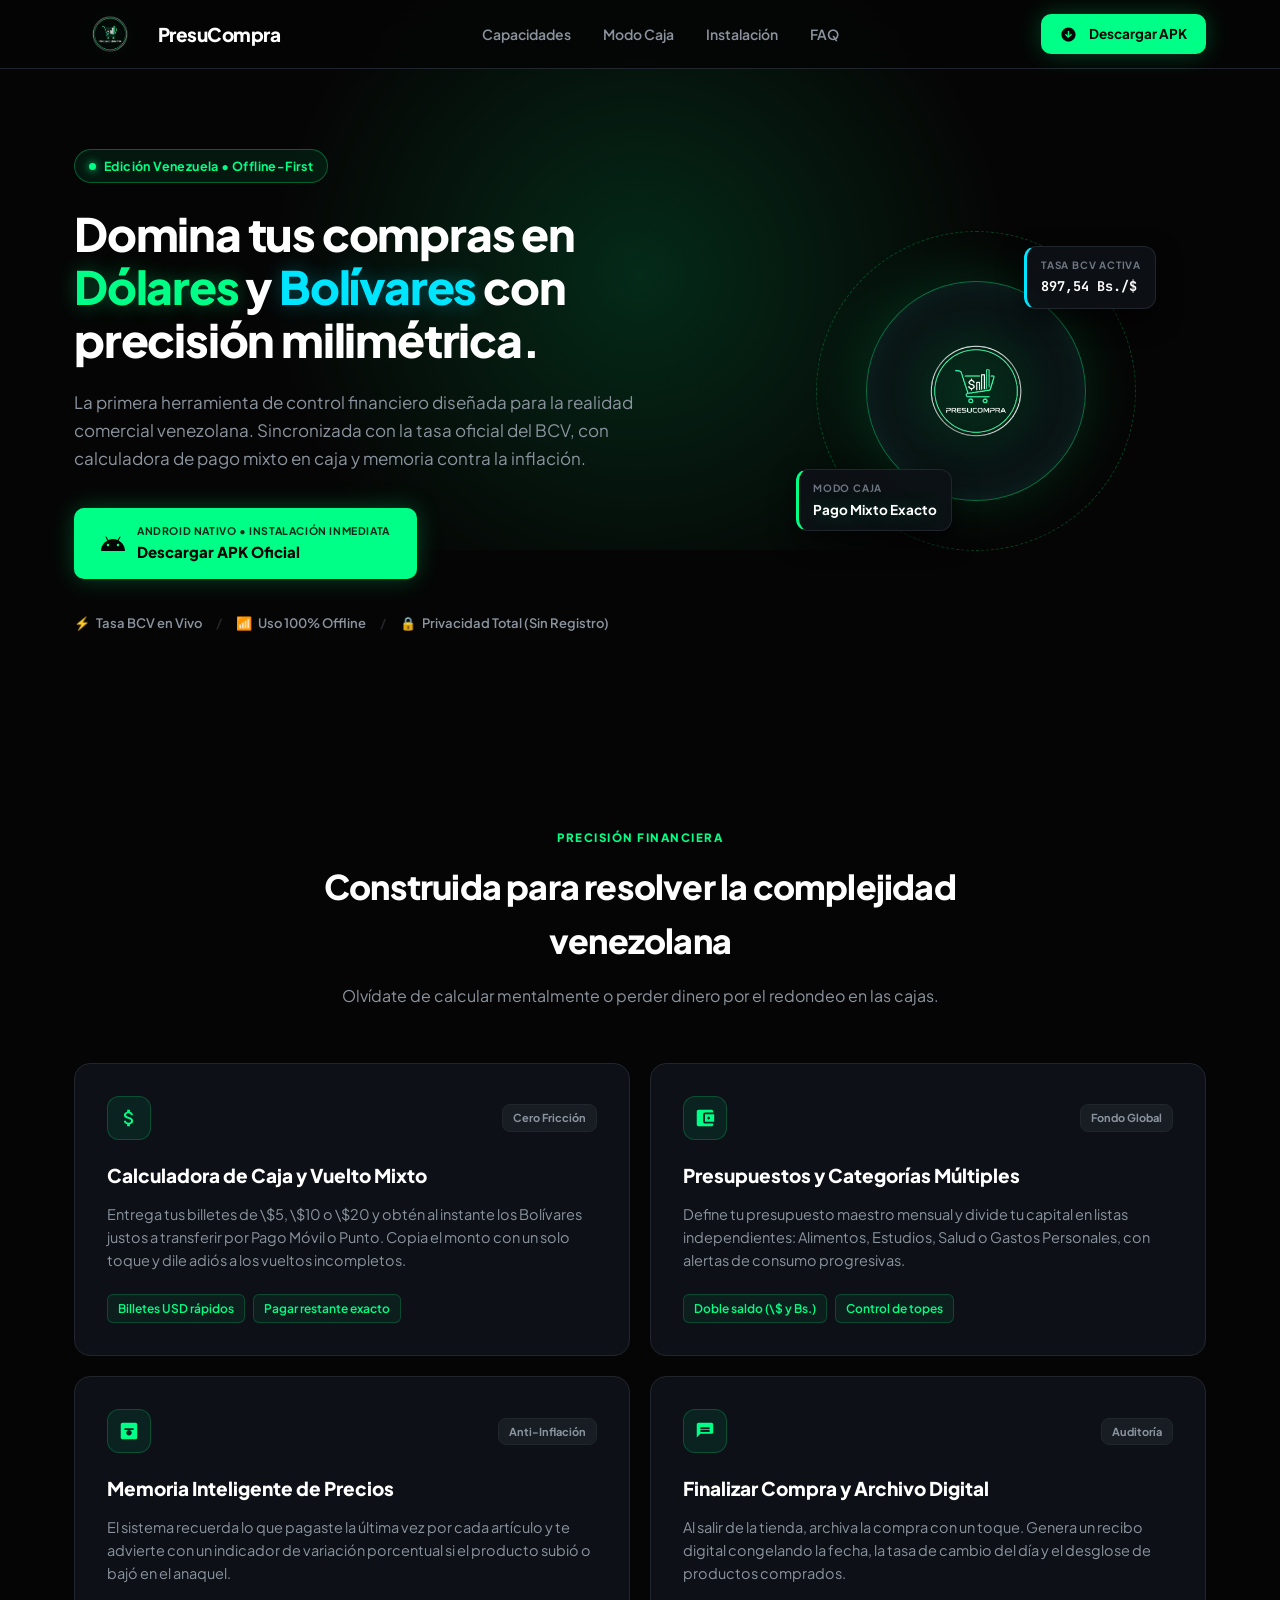
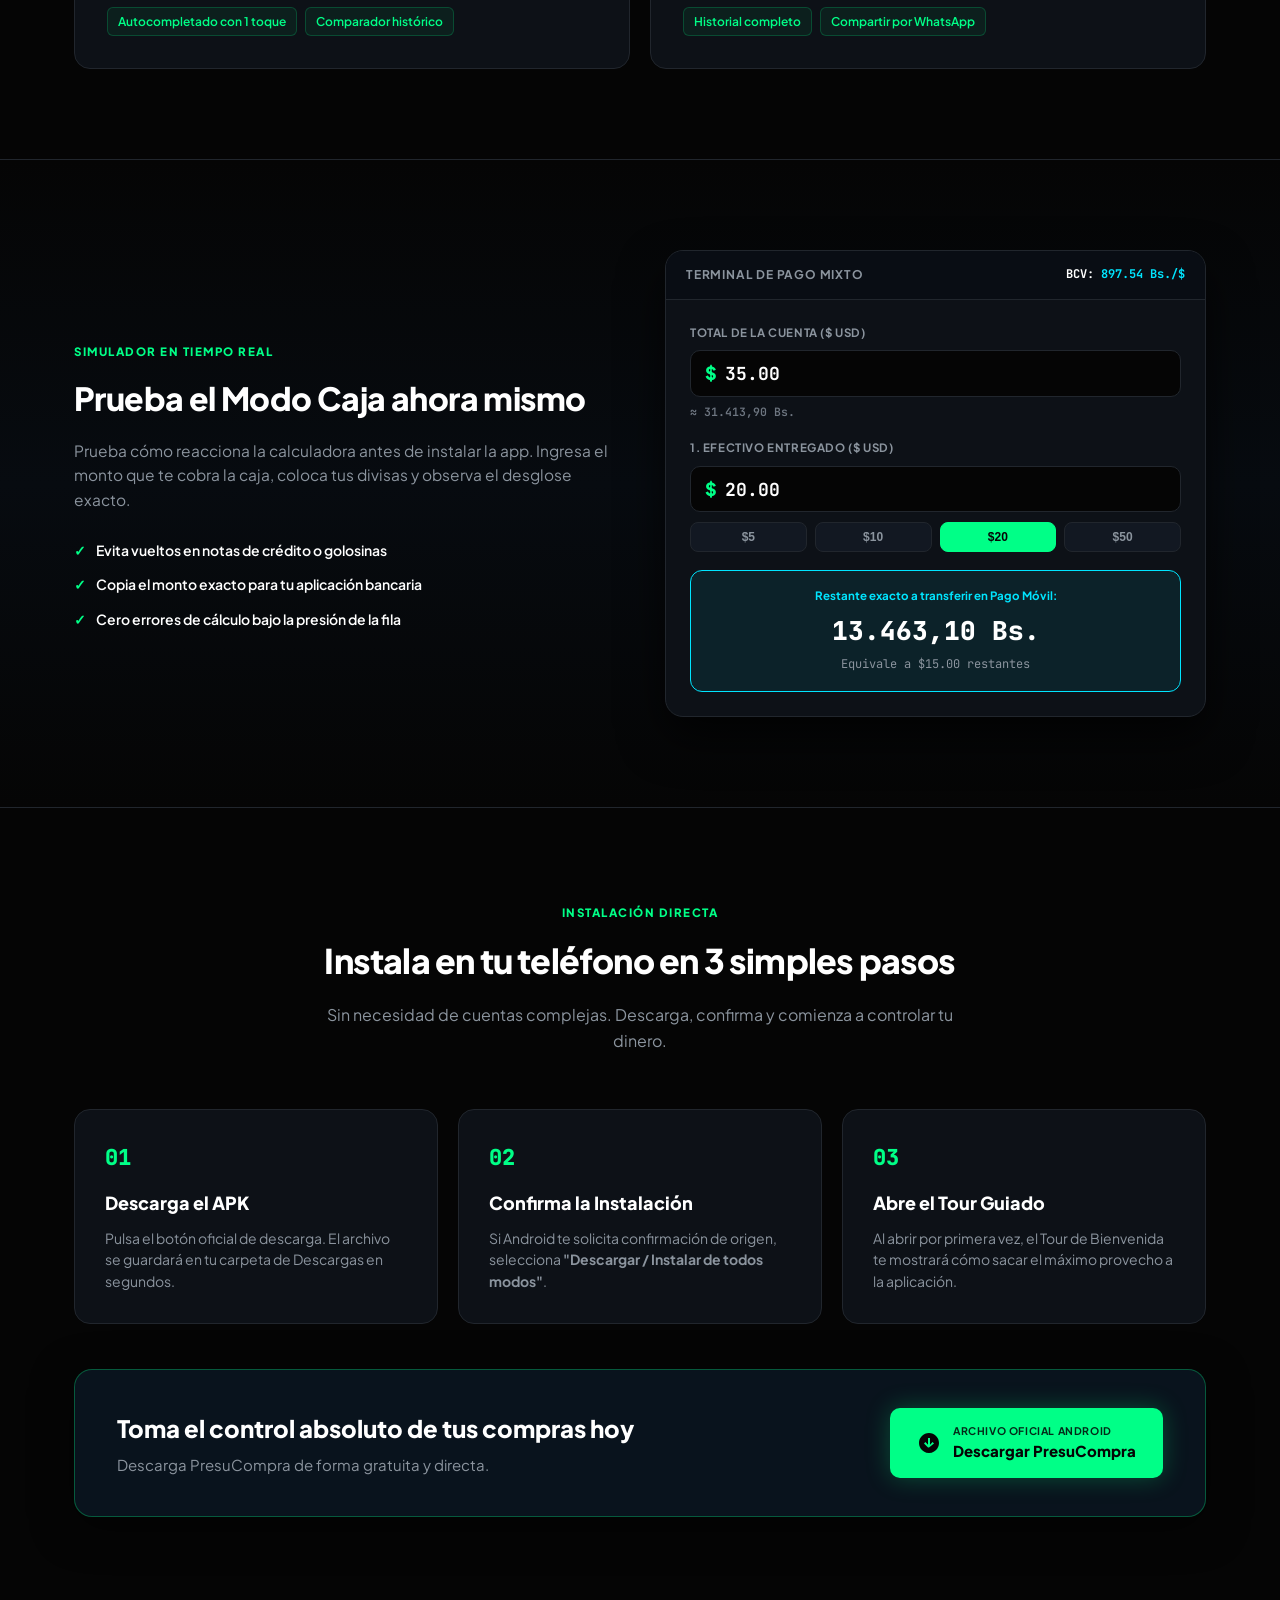
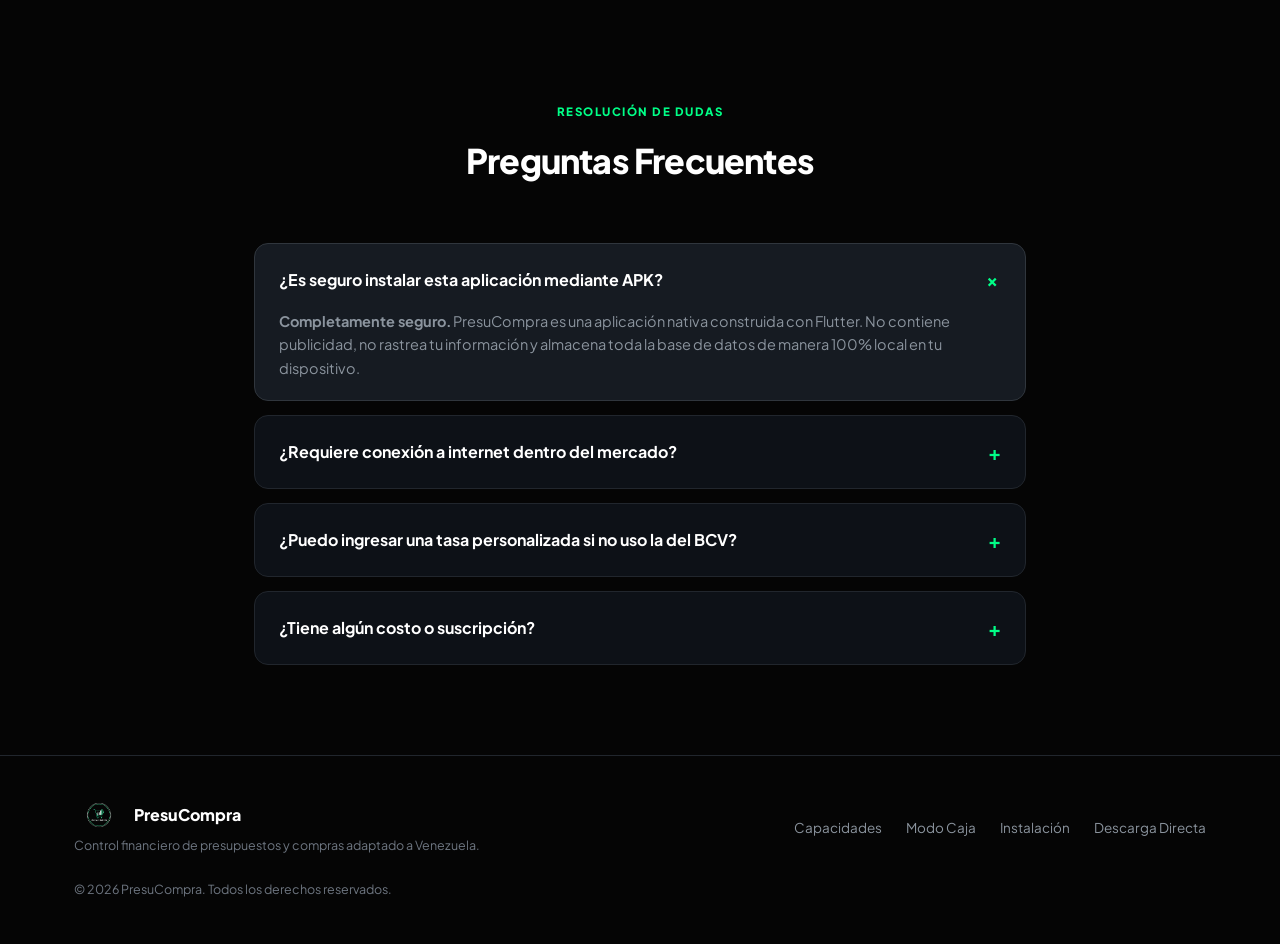
==== commit 271a2b53: "fix: remove Probar en Web button" ====
--- a/landing/index.html
+++ b/landing/index.html
@@ -64,7 +64,7 @@
 
         <!-- CTAs -->
         <div class="hero-actions">
-          <a href="./downloads/presucompra-v1.0.apk" download="presucompra.apk" class="btn btn-primary btn-lg" id="btn-apk-main">
+          <a href="https://github.com/luigi1501/presucompra/releases/download/v1.0.0/presucompra-v1.0.apk" download="presucompra.apk" class="btn btn-primary btn-lg" id="btn-apk-main">
             <svg class="btn-icon-lg" viewBox="0 0 24 24" fill="currentColor">
               <path d="M17.6 9.48l1.84-3.18a.5.5 0 0 0-.87-.5l-1.87 3.24a11.45 11.45 0 0 0-9.4 0L5.43 5.8a.5.5 0 1 0-.87.5L6.4 9.48C2.5 11.66 0 15.53 0 20h24c0-4.47-2.5-8.34-6.4-10.52zM7 15.25c-.69 0-1.25-.56-1.25-1.25s.56-1.25 1.25-1.25 1.25.56 1.25 1.25-.56 1.25-1.25 1.25zm10 0c-.69 0-1.25-.56-1.25-1.25s.56-1.25 1.25-1.25 1.25.56 1.25 1.25-.56 1.25-1.25 1.25z"/>
             </svg>
@@ -74,17 +74,6 @@
             </div>
           </a>
 
-          <a href="http://127.0.0.1:55570" target="_blank" class="btn btn-secondary btn-lg" title="Abrir en el navegador">
-            <svg class="btn-icon-lg" viewBox="0 0 24 24" fill="none" stroke="currentColor" stroke-width="2">
-              <circle cx="12" cy="12" r="10"></circle>
-              <line x1="2" y1="12" x2="22" y2="12"></line>
-              <path d="M12 2a15.3 15.3 0 0 1 4 10 15.3 15.3 0 0 1-4 10 15.3 15.3 0 0 1-4-10 15.3 15.3 0 0 1 4-10z"></path>
-            </svg>
-            <div class="btn-labels">
-              <span class="btn-meta">Sin Instalación</span>
-              <span class="btn-title">Probar en Web</span>
-            </div>
-          </a>
         </div>
 
         <!-- Trust Badges (No weight mentioned) -->
@@ -329,7 +318,7 @@
           <p class="banner-lead">Descarga PresuCompra de forma gratuita y directa.</p>
         </div>
         <div class="banner-cta">
-          <a href="./downloads/presucompra-v1.0.apk" download="presucompra.apk" class="btn btn-primary btn-lg">
+          <a href="https://github.com/luigi1501/presucompra/releases/download/v1.0.0/presucompra-v1.0.apk" download="presucompra.apk" class="btn btn-primary btn-lg">
             <svg class="btn-icon-lg" viewBox="0 0 24 24" fill="currentColor">
               <path d="M12 2C6.48 2 2 6.48 2 12s4.48 10 10 10 10-4.48 10-10S17.52 2 12 2zm-1 14.5l-4-4 1.41-1.41L11 13.67V7h2v6.67l2.59-2.58L17 12.5l-5 4z"/>
             </svg>
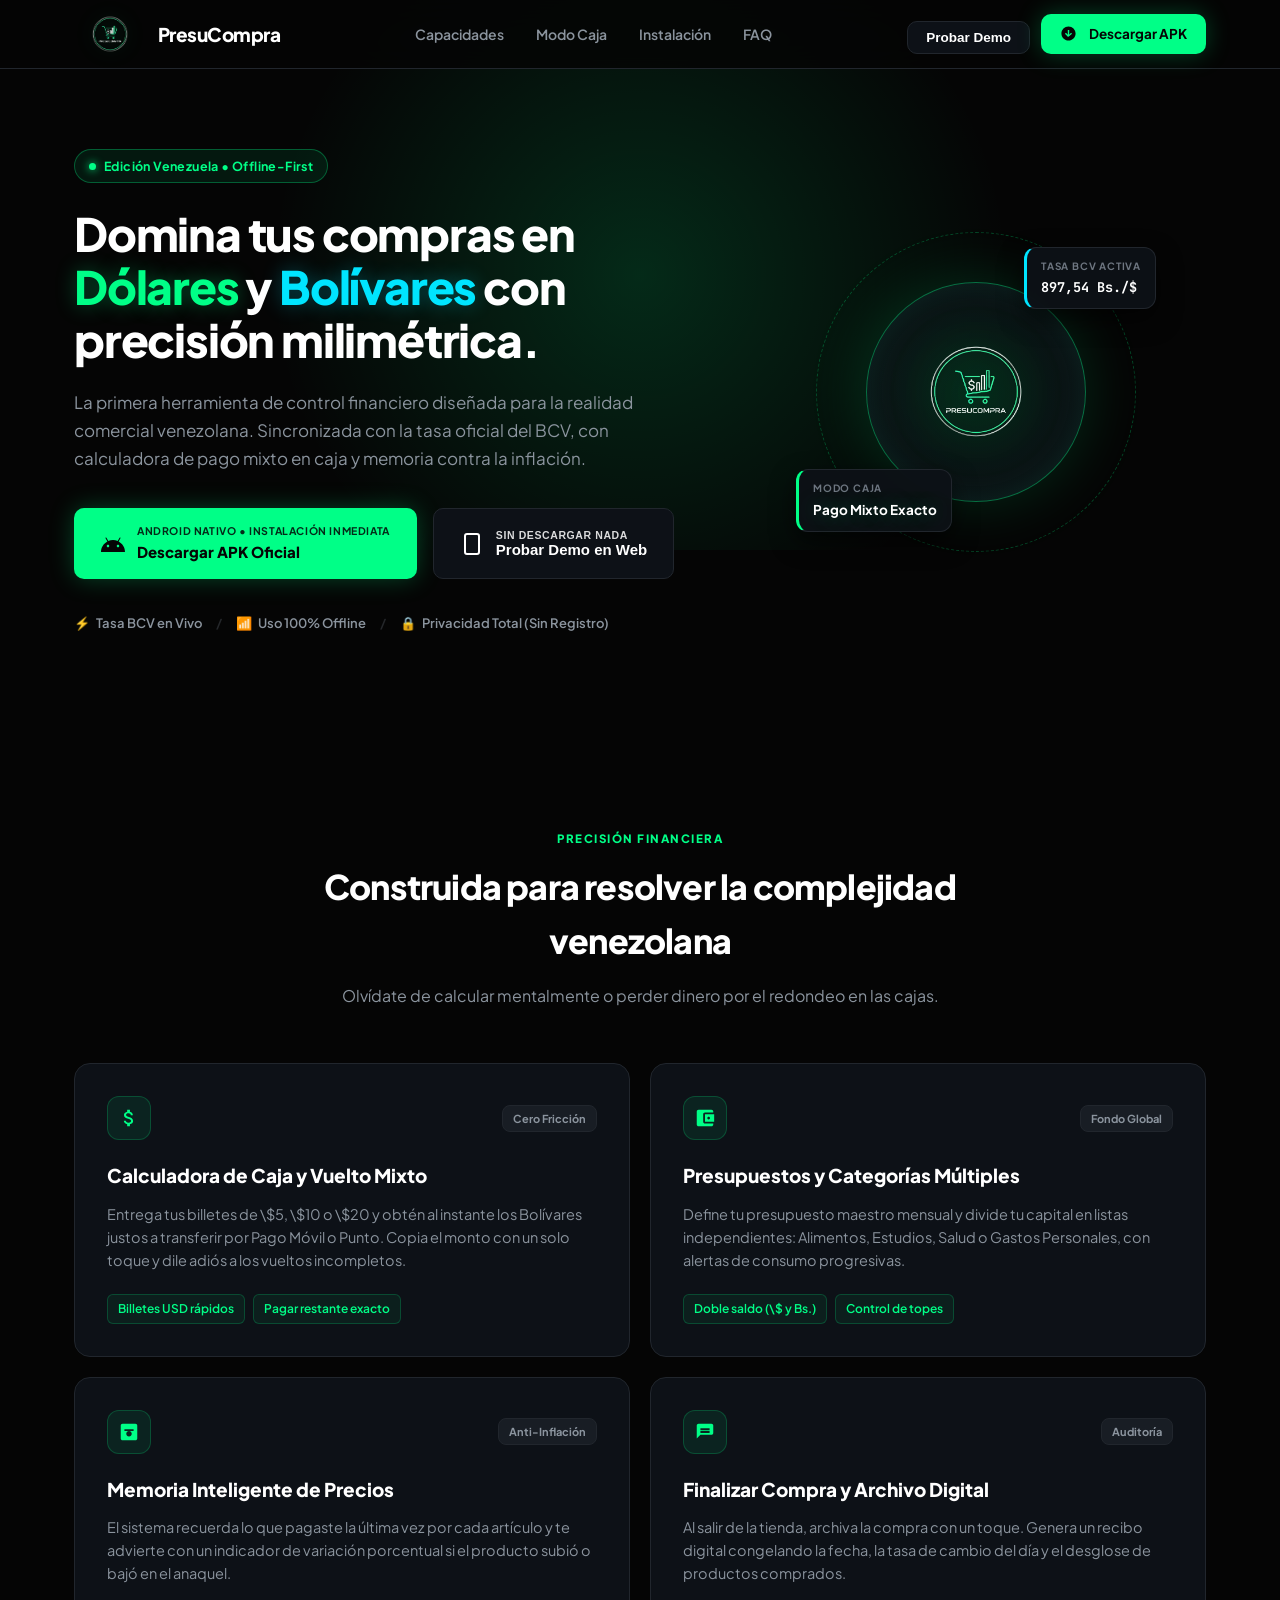
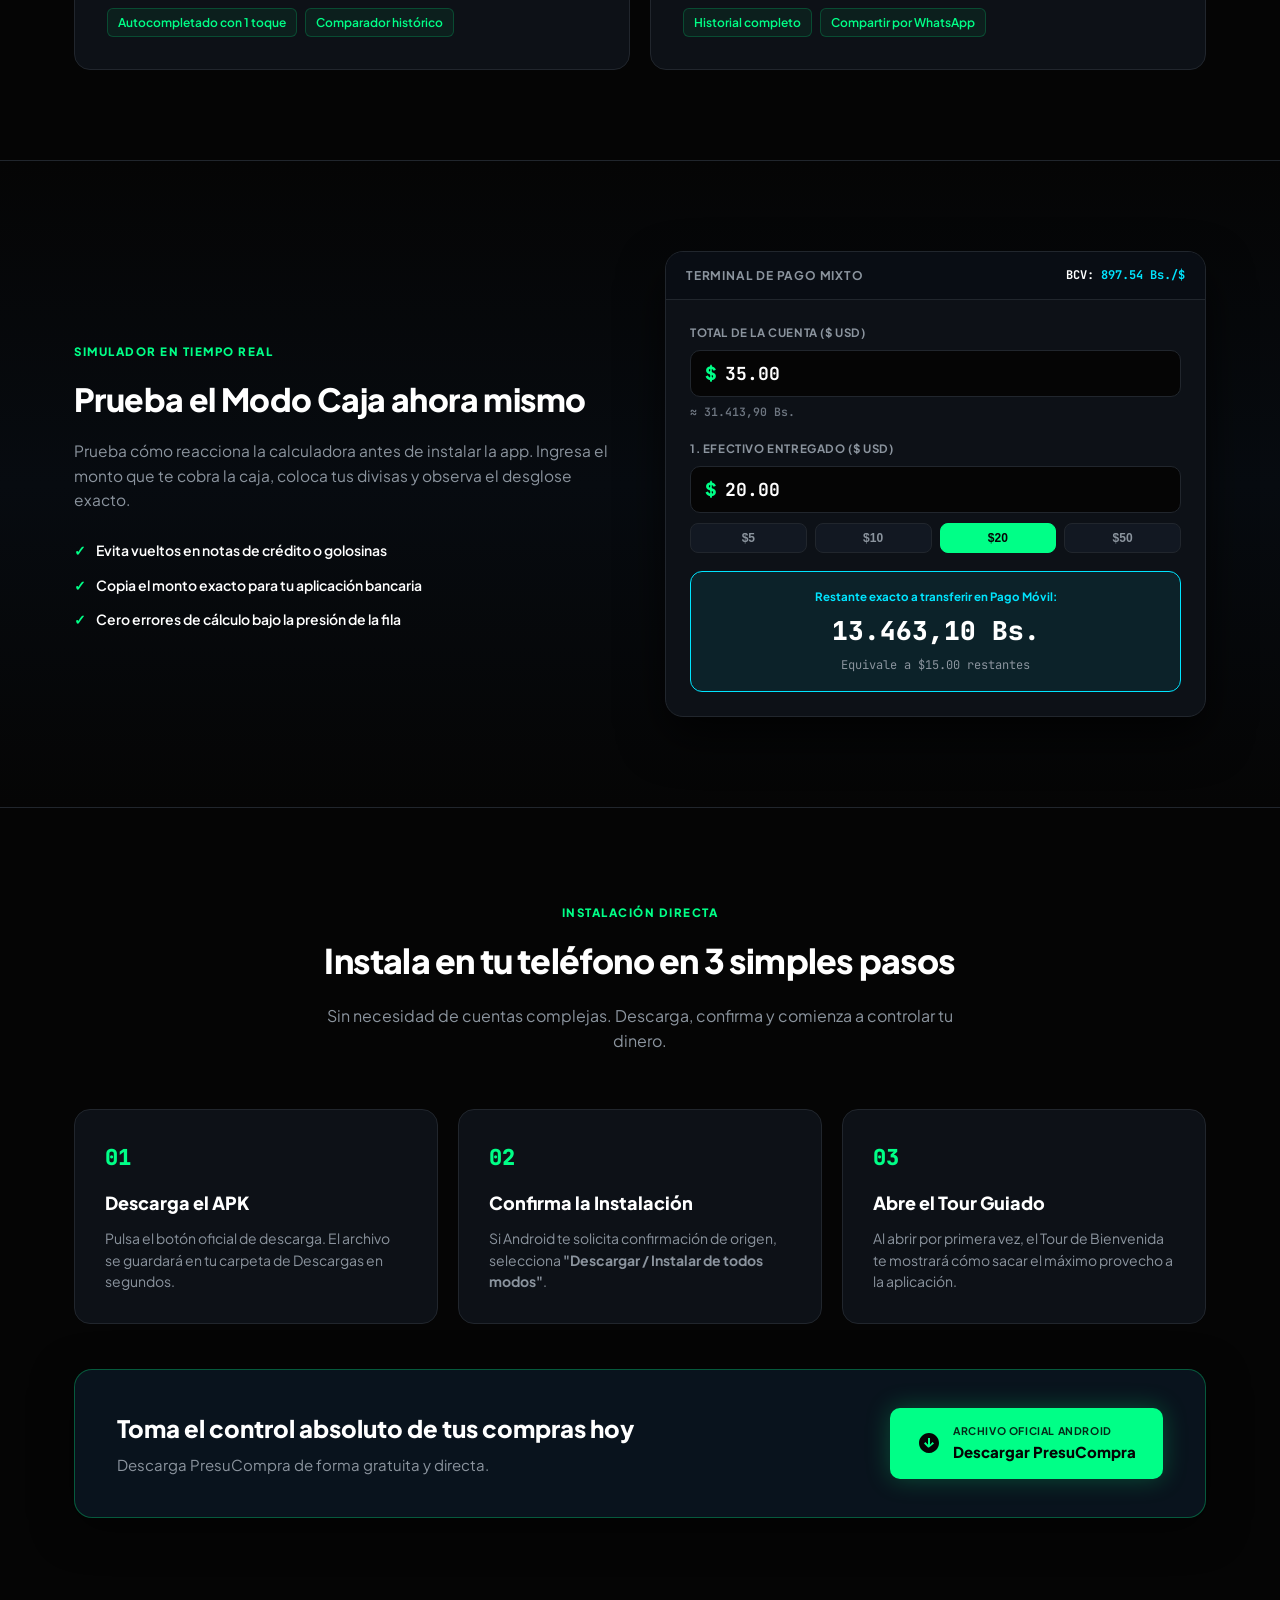
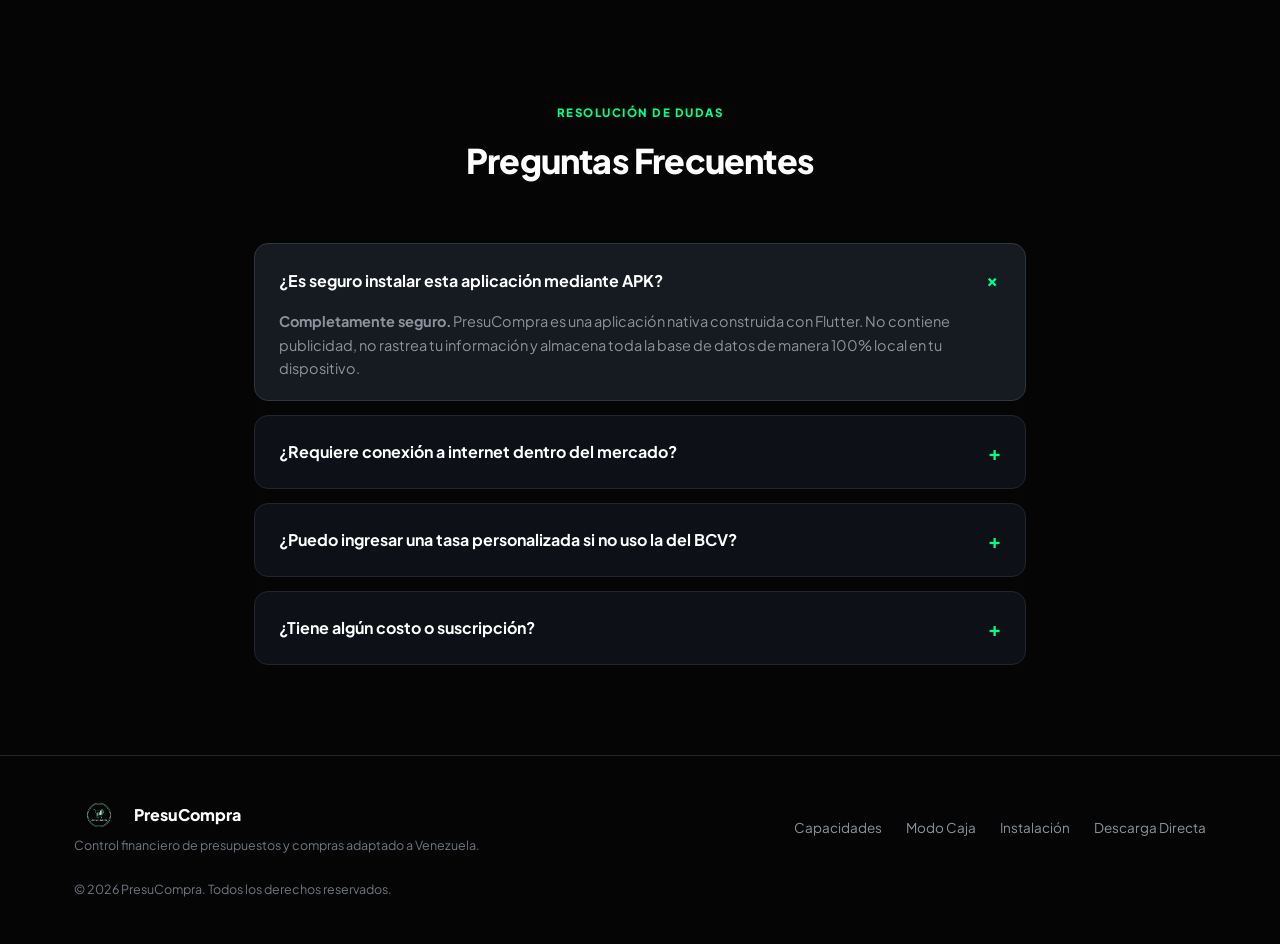
==== commit 7c06f7a2: ".." ====
--- a/landing/index.html
+++ b/landing/index.html
@@ -35,6 +35,9 @@
       </nav>
 
       <div class="nav-cta-wrapper">
+        <button type="button" class="btn btn-secondary btn-sm" onclick="openDemoModal()" style="margin-right: 8px;">
+          Probar Demo
+        </button>
         <a href="#descarga" class="btn btn-primary btn-sm">
           <svg class="btn-icon-sm" viewBox="0 0 24 24" fill="currentColor">
             <path d="M12 2C6.48 2 2 6.48 2 12s4.48 10 10 10 10-4.48 10-10S17.52 2 12 2zm-1 14.5l-4-4 1.41-1.41L11 13.67V7h2v6.67l2.59-2.58L17 12.5l-5 4z"/>
@@ -74,6 +77,16 @@
             </div>
           </a>
 
+          <button type="button" class="btn btn-secondary btn-lg" onclick="openDemoModal()" title="Abrir simulador interactivo de la app">
+            <svg class="btn-icon-lg" viewBox="0 0 24 24" fill="none" stroke="currentColor" stroke-width="2">
+              <rect x="5" y="2" width="14" height="20" rx="2" ry="2"></rect>
+              <line x1="12" y1="18" x2="12.01" y2="18"></line>
+            </svg>
+            <div class="btn-labels">
+              <span class="btn-meta">Sin Descargar Nada</span>
+              <span class="btn-title">Probar Demo en Web</span>
+            </div>
+          </button>
         </div>
 
         <!-- Trust Badges (No weight mentioned) -->
@@ -408,6 +421,121 @@
     </div>
   </footer>
 
+  <!-- ── 8. Interactive App Demo Modal (Phone Mockup) ────────────────────────── -->
+  <div class="demo-modal-overlay" id="demoModalOverlay" onclick="closeDemoModalOnOverlay(event)">
+    <div class="demo-phone-mockup">
+      <!-- Phone Bezel / Top Notch -->
+      <div class="phone-top-bar">
+        <div class="phone-camera-dot"></div>
+        <div class="phone-speaker"></div>
+        <button type="button" class="phone-close-btn" onclick="closeDemoModal()" title="Cerrar Demo">✕</button>
+      </div>
+
+      <!-- Phone App Screen -->
+      <div class="phone-screen">
+        <!-- App Status Bar -->
+        <div class="app-status-bar">
+          <span class="app-time" id="demoCurrentTime">12:00</span>
+          <div class="app-brand-mini">
+            <img src="assets/images/Presucompra-sin-fondo.png" alt="Logo" class="mini-logo">
+            <span>PresuCompra</span>
+          </div>
+          <span class="app-bcv-badge mono" id="demoBcvBadge">BCV: 897,54</span>
+        </div>
+
+        <!-- Phone Tab Switcher: Lista vs Modo Caja -->
+        <div class="demo-tabs">
+          <button type="button" class="demo-tab active" id="tabLista" onclick="switchDemoTab('lista')">🛒 Mi Carrito</button>
+          <button type="button" class="demo-tab" id="tabCaja" onclick="switchDemoTab('caja')">💵 Modo Caja</button>
+        </div>
+
+        <!-- Tab Content 1: Lista & Presupuesto -->
+        <div class="demo-tab-content active" id="contentLista">
+          <!-- Card Presupuesto Resumen -->
+          <div class="demo-budget-card">
+            <div class="demo-card-head">
+              <span class="demo-card-label">PRESUPUESTO ACTIVO</span>
+              <span class="demo-budget-limit mono" id="demoLimitText">$100.00 Límite</span>
+            </div>
+            <div class="demo-card-total">
+              <div class="demo-total-usd mono" id="demoTotalUsd">$29.50</div>
+              <div class="demo-total-bs mono" id="demoTotalBs">≈ 26.477,43 Bs.</div>
+            </div>
+            <!-- Progress Bar -->
+            <div class="demo-progress-track">
+              <div class="demo-progress-fill" id="demoProgressFill" style="width: 29.5%;"></div>
+            </div>
+            <div class="demo-progress-labels">
+              <span id="demoPercentUsed">29.5% usado</span>
+              <span id="demoRemainingUsd">Disponible: $70.50</span>
+            </div>
+          </div>
+
+          <!-- Add Product Mini Bar -->
+          <div class="demo-add-bar">
+            <input type="text" id="demoNewName" placeholder="Ej. Café Molido" class="demo-input demo-input-name">
+            <input type="number" id="demoNewPrice" placeholder="$" step="0.5" class="demo-input demo-input-price">
+            <button type="button" class="demo-btn-add" onclick="demoAddProduct()">+ Añadir</button>
+          </div>
+
+          <!-- Product List -->
+          <div class="demo-product-list" id="demoProductList">
+            <!-- Rendered by JS -->
+          </div>
+        </div>
+
+        <!-- Tab Content 2: Modo Caja -->
+        <div class="demo-tab-content" id="contentCaja">
+          <div class="demo-caja-box">
+            <div class="demo-caja-header">
+              <span class="demo-caja-title">Calculadora de Vuelto Mixto</span>
+              <span class="demo-caja-sub">Efectivo USD ($) + Pago Móvil (Bs.)</span>
+            </div>
+
+            <div class="demo-caja-row">
+              <label>TOTAL A PAGAR ($)</label>
+              <div class="demo-caja-input-wrap">
+                <span>$</span>
+                <input type="number" id="demoCajaTotal" value="29.50" step="0.5" oninput="updateDemoCaja()" class="mono">
+              </div>
+            </div>
+
+            <div class="demo-caja-row">
+              <label>PAGAS CON BILLETE ($)</label>
+              <div class="demo-caja-input-wrap">
+                <span>$</span>
+                <input type="number" id="demoCajaCash" value="20.00" step="5" oninput="updateDemoCaja()" class="mono">
+              </div>
+            </div>
+
+            <div class="demo-quick-bills">
+              <button type="button" class="chip" onclick="setDemoCajaCash(10)">$10</button>
+              <button type="button" class="chip active" onclick="setDemoCajaCash(20)">$20</button>
+              <button type="button" class="chip" onclick="setDemoCajaCash(50)">$50</button>
+              <button type="button" class="chip" onclick="setDemoCajaCash(100)">$100</button>
+            </div>
+
+            <div class="demo-caja-result" id="demoCajaResult">
+              <div class="caja-res-label" id="demoCajaResLabel">Restante por Pago Móvil:</div>
+              <div class="caja-res-primary mono" id="demoCajaResPrimary">8.526,63 Bs.</div>
+              <div class="caja-res-secondary mono" id="demoCajaResSecondary">Equivale a $9.50 restantes</div>
+            </div>
+          </div>
+        </div>
+
+        <!-- Phone Footer CTA -->
+        <div class="phone-footer-action">
+          <a href="https://github.com/luigi1501/presucompra/releases/download/v1.0.0/presucompra-v1.0.apk" download="presucompra.apk" class="btn btn-primary btn-block">
+            <svg viewBox="0 0 24 24" fill="currentColor" width="18" height="18">
+              <path d="M17.6 9.48l1.84-3.18a.5.5 0 0 0-.87-.5l-1.87 3.24a11.45 11.45 0 0 0-9.4 0L5.43 5.8a.5.5 0 1 0-.87.5L6.4 9.48C2.5 11.66 0 15.53 0 20h24c0-4.47-2.5-8.34-6.4-10.52zM7 15.25c-.69 0-1.25-.56-1.25-1.25s.56-1.25 1.25-1.25 1.25.56 1.25 1.25-.56 1.25-1.25 1.25zm10 0c-.69 0-1.25-.56-1.25-1.25s.56-1.25 1.25-1.25 1.25.56 1.25 1.25-.56 1.25-1.25 1.25z"/>
+            </svg>
+            <span>Descargar App Completa (APK)</span>
+          </a>
+        </div>
+      </div>
+    </div>
+  </div>
+
   <script src="main.js"></script>
 </body>
 </html>
--- a/landing/style.css
+++ b/landing/style.css
@@ -937,3 +937,519 @@
     display: none;
   }
 }
+
+/* ── 8. Interactive App Demo Modal (Phone Mockup) ────────────────────────── */
+.demo-modal-overlay {
+  position: fixed;
+  inset: 0;
+  background: rgba(0, 0, 0, 0.85);
+  backdrop-filter: blur(14px);
+  -webkit-backdrop-filter: blur(14px);
+  display: none;
+  align-items: center;
+  justify-content: center;
+  z-index: 9999;
+  padding: 16px;
+  animation: fadeInModal 0.25s ease-out forwards;
+}
+
+.demo-modal-overlay.open {
+  display: flex;
+}
+
+@keyframes fadeInModal {
+  from { opacity: 0; }
+  to { opacity: 1; }
+}
+
+.demo-phone-mockup {
+  width: 100%;
+  max-width: 380px;
+  height: 92vh;
+  max-height: 720px;
+  background: #050505;
+  border-radius: 40px;
+  border: 2px solid #21262D;
+  box-shadow: 0 0 50px rgba(0, 255, 135, 0.18), 0 25px 60px rgba(0, 0, 0, 0.8);
+  display: flex;
+  flex-direction: column;
+  overflow: hidden;
+  position: relative;
+  animation: scaleUpPhone 0.3s cubic-bezier(0.16, 1, 0.3, 1) forwards;
+}
+
+@keyframes scaleUpPhone {
+  from {
+    transform: scale(0.92) translateY(20px);
+    opacity: 0;
+  }
+  to {
+    transform: scale(1) translateY(0);
+    opacity: 1;
+  }
+}
+
+.phone-top-bar {
+  height: 38px;
+  background: #0D1117;
+  border-bottom: 1px solid #161B22;
+  display: flex;
+  align-items: center;
+  justify-content: center;
+  position: relative;
+  padding: 0 16px;
+}
+
+.phone-speaker {
+  width: 48px;
+  height: 4px;
+  background: #30363D;
+  border-radius: 4px;
+}
+
+.phone-camera-dot {
+  width: 8px;
+  height: 8px;
+  background: #161B22;
+  border-radius: 50%;
+  margin-right: 10px;
+}
+
+.phone-close-btn {
+  position: absolute;
+  right: 12px;
+  top: 50%;
+  transform: translateY(-50%);
+  background: #21262D;
+  border: none;
+  color: #8B949E;
+  width: 24px;
+  height: 24px;
+  border-radius: 50%;
+  font-size: 12px;
+  cursor: pointer;
+  display: flex;
+  align-items: center;
+  justify-content: center;
+  transition: all 0.2s ease;
+}
+
+.phone-close-btn:hover {
+  background: #F85149;
+  color: #fff;
+}
+
+.phone-screen {
+  flex: 1;
+  display: flex;
+  flex-direction: column;
+  overflow: hidden;
+  background: #050505;
+}
+
+.app-status-bar {
+  display: flex;
+  align-items: center;
+  justify-content: space-between;
+  padding: 10px 16px;
+  border-bottom: 1px solid #161B22;
+  font-size: 11px;
+}
+
+.app-brand-mini {
+  display: flex;
+  align-items: center;
+  gap: 6px;
+  font-weight: 700;
+  color: #E6EDF3;
+  font-size: 12px;
+}
+
+.mini-logo {
+  width: 18px;
+  height: 18px;
+  border-radius: 50%;
+}
+
+.app-bcv-badge {
+  background: rgba(0, 229, 255, 0.1);
+  color: #00E5FF;
+  border: 1px solid rgba(0, 229, 255, 0.3);
+  padding: 2px 7px;
+  border-radius: 6px;
+  font-size: 10px;
+  font-weight: 700;
+}
+
+.demo-tabs {
+  display: grid;
+  grid-template-columns: 1fr 1fr;
+  padding: 6px 14px;
+  gap: 6px;
+  background: #0D1117;
+  border-bottom: 1px solid #161B22;
+}
+
+.demo-tab {
+  background: transparent;
+  border: 1px solid transparent;
+  color: #8B949E;
+  padding: 7px;
+  border-radius: 8px;
+  font-size: 12px;
+  font-weight: 700;
+  cursor: pointer;
+  transition: all 0.2s ease;
+}
+
+.demo-tab.active {
+  background: #161B22;
+  color: #00FF87;
+  border-color: rgba(0, 255, 135, 0.3);
+}
+
+.demo-tab-content {
+  flex: 1;
+  overflow-y: auto;
+  padding: 12px;
+  display: none;
+  flex-direction: column;
+  gap: 12px;
+}
+
+.demo-tab-content.active {
+  display: flex;
+}
+
+.demo-budget-card {
+  background: #0D1117;
+  border: 1px solid #21262D;
+  border-radius: 14px;
+  padding: 12px 14px;
+  box-shadow: 0 4px 12px rgba(0, 0, 0, 0.3);
+}
+
+.demo-card-head {
+  display: flex;
+  justify-content: space-between;
+  font-size: 10px;
+  color: #8B949E;
+  font-weight: 700;
+  letter-spacing: 0.5px;
+}
+
+.demo-card-total {
+  margin: 6px 0 10px;
+}
+
+.demo-total-usd {
+  font-size: 24px;
+  font-weight: 800;
+  color: #00FF87;
+  line-height: 1.1;
+}
+
+.demo-total-bs {
+  font-size: 12px;
+  color: #8B949E;
+  margin-top: 2px;
+}
+
+.demo-progress-track {
+  width: 100%;
+  height: 6px;
+  background: #161B22;
+  border-radius: 4px;
+  overflow: hidden;
+}
+
+.demo-progress-fill {
+  height: 100%;
+  background: linear-gradient(90deg, #00FF87, #00E5FF);
+  border-radius: 4px;
+  transition: width 0.3s ease;
+}
+
+.demo-progress-labels {
+  display: flex;
+  justify-content: space-between;
+  font-size: 10px;
+  color: #8B949E;
+  margin-top: 6px;
+}
+
+.demo-add-bar {
+  display: flex;
+  gap: 6px;
+}
+
+.demo-input {
+  background: #0D1117;
+  border: 1px solid #21262D;
+  border-radius: 8px;
+  padding: 6px 10px;
+  color: #E6EDF3;
+  font-size: 12px;
+  outline: none;
+  transition: border-color 0.2s ease;
+}
+
+.demo-input:focus {
+  border-color: #00FF87;
+}
+
+.demo-input-name {
+  flex: 1;
+}
+
+.demo-input-price {
+  width: 60px;
+  font-family: var(--font-mono);
+}
+
+.demo-btn-add {
+  background: #00FF87;
+  color: #050505;
+  border: none;
+  border-radius: 8px;
+  padding: 6px 12px;
+  font-size: 11px;
+  font-weight: 800;
+  cursor: pointer;
+  transition: transform 0.15s ease;
+}
+
+.demo-btn-add:hover {
+  transform: scale(1.05);
+}
+
+.demo-product-list {
+  display: flex;
+  flex-direction: column;
+  gap: 6px;
+}
+
+.demo-item {
+  display: flex;
+  align-items: center;
+  justify-content: space-between;
+  background: #0D1117;
+  border: 1px solid #161B22;
+  border-radius: 10px;
+  padding: 8px 10px;
+  transition: all 0.2s ease;
+  user-select: none;
+  cursor: pointer;
+}
+
+.demo-item:hover {
+  border-color: #30363D;
+  background: #161B22;
+}
+
+.demo-item.checked {
+  opacity: 0.55;
+  border-color: transparent;
+}
+
+.demo-item.checked .demo-item-name {
+  text-decoration: line-through;
+  color: #8B949E;
+}
+
+.demo-item-left {
+  display: flex;
+  align-items: center;
+  gap: 8px;
+}
+
+.demo-checkbox {
+  width: 16px;
+  height: 16px;
+  border-radius: 4px;
+  border: 1.5px solid #30363D;
+  display: flex;
+  align-items: center;
+  justify-content: center;
+  font-size: 10px;
+  color: #050505;
+  font-weight: 900;
+  transition: all 0.2s ease;
+}
+
+.demo-item.checked .demo-checkbox {
+  background: #00FF87;
+  border-color: #00FF87;
+}
+
+.demo-item-name {
+  font-size: 12px;
+  font-weight: 600;
+  color: #E6EDF3;
+}
+
+.demo-item-qty {
+  font-size: 10px;
+  color: #8B949E;
+  margin-left: 4px;
+}
+
+.demo-item-price {
+  font-size: 12px;
+  font-weight: 700;
+  color: #00FF87;
+}
+
+.demo-item-del {
+  background: transparent;
+  border: none;
+  color: #484F58;
+  font-size: 14px;
+  cursor: pointer;
+  margin-left: 6px;
+  padding: 2px 4px;
+}
+
+.demo-item-del:hover {
+  color: #F85149;
+}
+
+/* Modo Caja Tab */
+.demo-caja-box {
+  background: #0D1117;
+  border: 1px solid #21262D;
+  border-radius: 14px;
+  padding: 14px;
+  display: flex;
+  flex-direction: column;
+  gap: 10px;
+}
+
+.demo-caja-header {
+  border-bottom: 1px solid #161B22;
+  padding-bottom: 8px;
+}
+
+.demo-caja-title {
+  display: block;
+  font-size: 13px;
+  font-weight: 800;
+  color: #E6EDF3;
+}
+
+.demo-caja-sub {
+  font-size: 10px;
+  color: #8B949E;
+}
+
+.demo-caja-row label {
+  display: block;
+  font-size: 10px;
+  font-weight: 700;
+  color: #8B949E;
+  margin-bottom: 4px;
+}
+
+.demo-caja-input-wrap {
+  display: flex;
+  align-items: center;
+  background: #050505;
+  border: 1px solid #21262D;
+  border-radius: 8px;
+  padding: 6px 10px;
+}
+
+.demo-caja-input-wrap span {
+  color: #00FF87;
+  font-weight: 800;
+  font-size: 14px;
+  margin-right: 6px;
+}
+
+.demo-caja-input-wrap input {
+  background: transparent;
+  border: none;
+  outline: none;
+  color: #fff;
+  font-size: 15px;
+  font-weight: 700;
+  width: 100%;
+}
+
+.demo-quick-bills {
+  display: grid;
+  grid-template-columns: repeat(4, 1fr);
+  gap: 6px;
+}
+
+.demo-quick-bills .chip {
+  background: #161B22;
+  border: 1px solid #21262D;
+  color: #E6EDF3;
+  padding: 6px;
+  border-radius: 6px;
+  font-size: 11px;
+  font-weight: 700;
+  cursor: pointer;
+  text-align: center;
+  transition: all 0.2s ease;
+}
+
+.demo-quick-bills .chip.active {
+  background: rgba(0, 255, 135, 0.15);
+  border-color: #00FF87;
+  color: #00FF87;
+}
+
+.demo-caja-result {
+  background: #050505;
+  border: 1px solid rgba(0, 255, 135, 0.3);
+  border-radius: 10px;
+  padding: 10px;
+  text-align: center;
+}
+
+.demo-caja-result.vuelto {
+  border-color: rgba(0, 229, 255, 0.4);
+}
+
+.caja-res-label {
+  font-size: 10px;
+  color: #8B949E;
+  font-weight: 600;
+}
+
+.caja-res-primary {
+  font-size: 16px;
+  font-weight: 800;
+  color: #00FF87;
+  margin: 3px 0;
+}
+
+.demo-caja-result.vuelto .caja-res-primary {
+  color: #00E5FF;
+}
+
+.caja-res-secondary {
+  font-size: 10px;
+  color: #8B949E;
+}
+
+.phone-footer-action {
+  padding: 10px 14px;
+  background: #0D1117;
+  border-top: 1px solid #161B22;
+}
+
+.btn-block {
+  width: 100%;
+  display: flex;
+  align-items: center;
+  justify-content: center;
+  gap: 8px;
+  padding: 10px;
+  font-size: 13px;
+  font-weight: 800;
+  border-radius: 10px;
+}
+
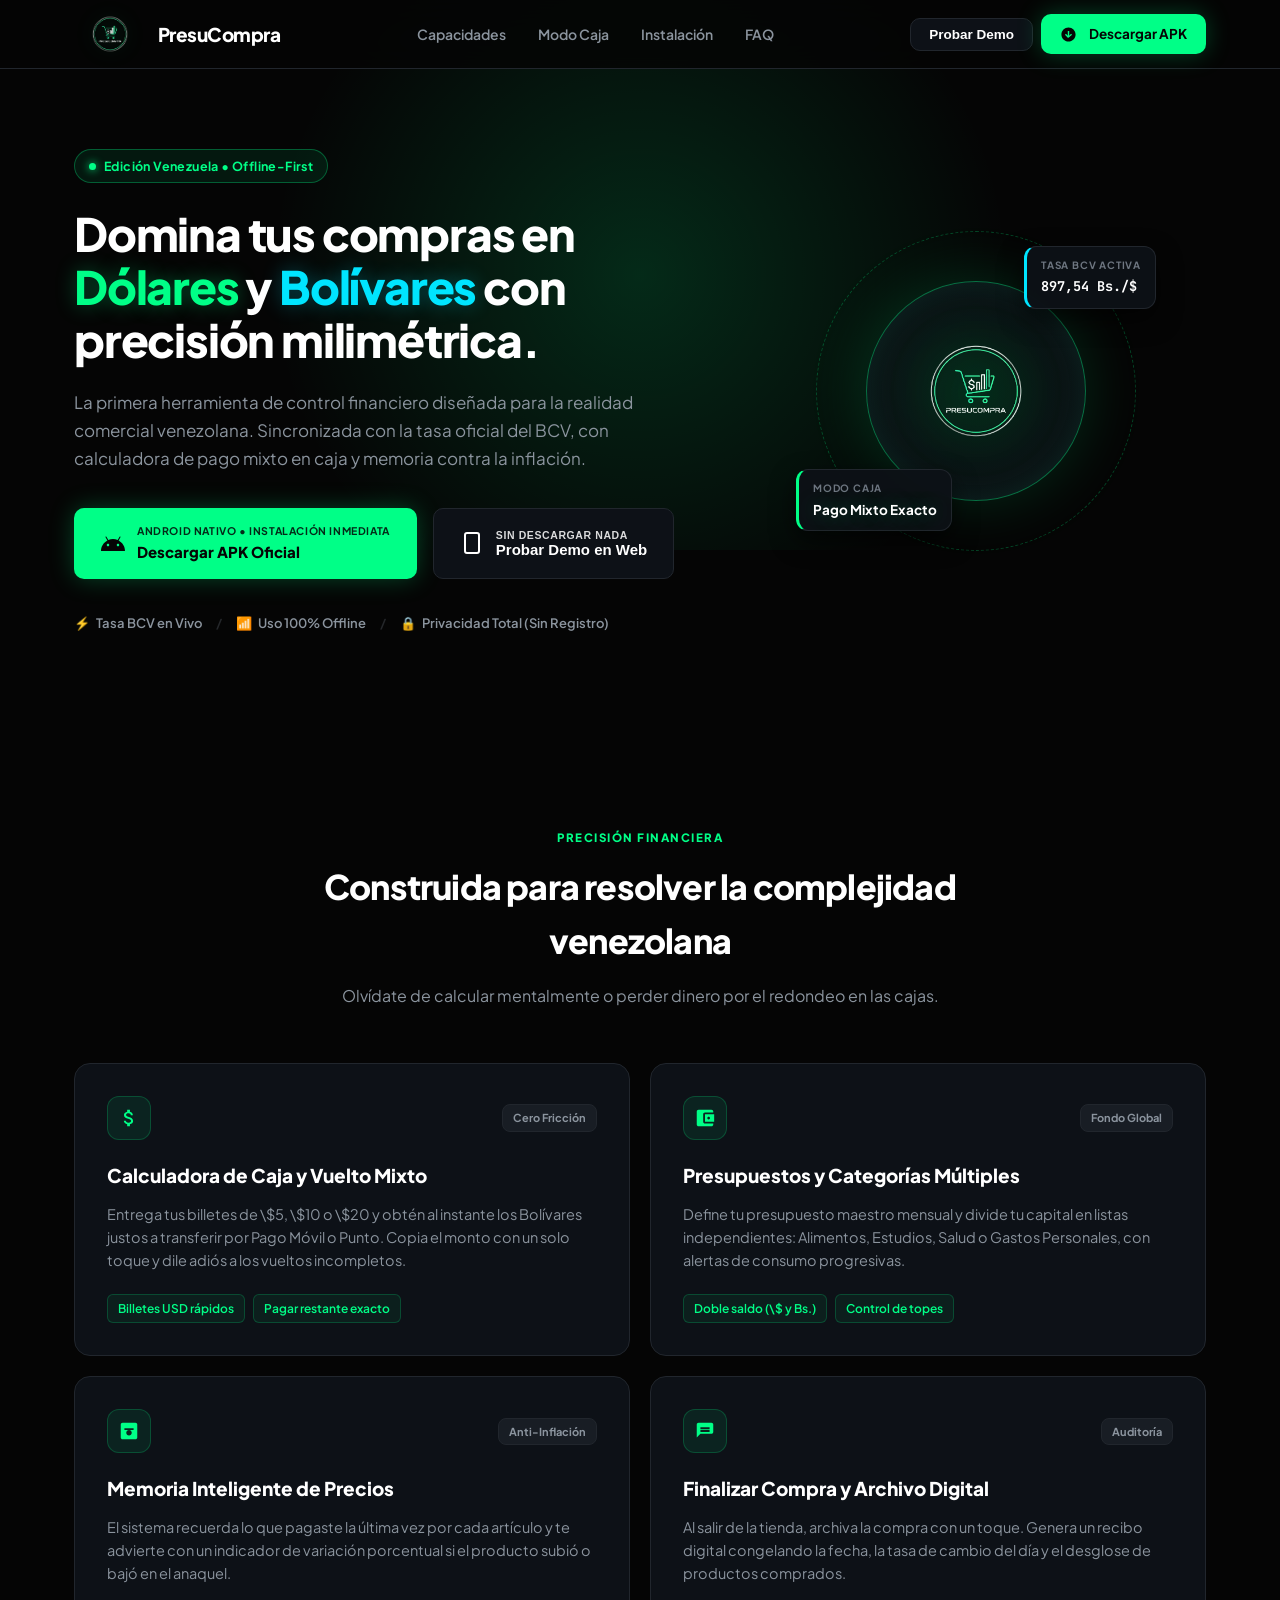
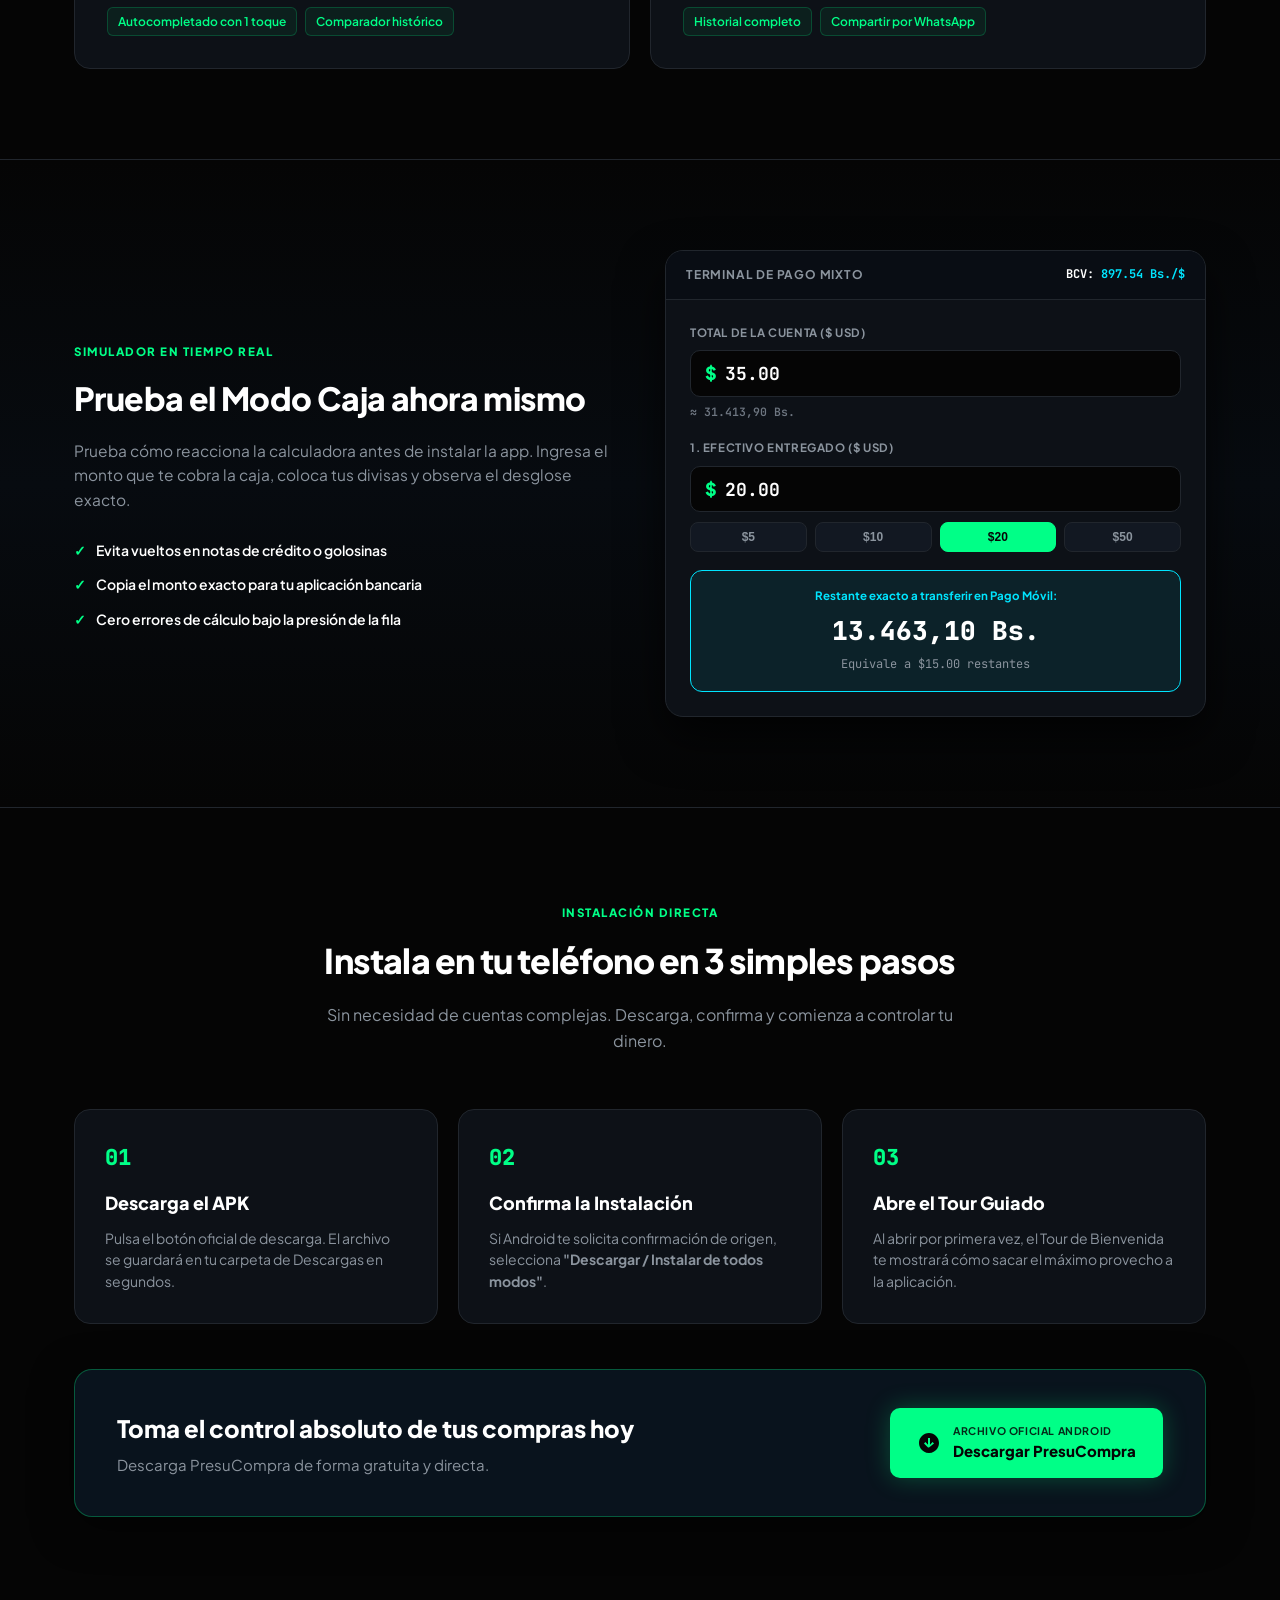
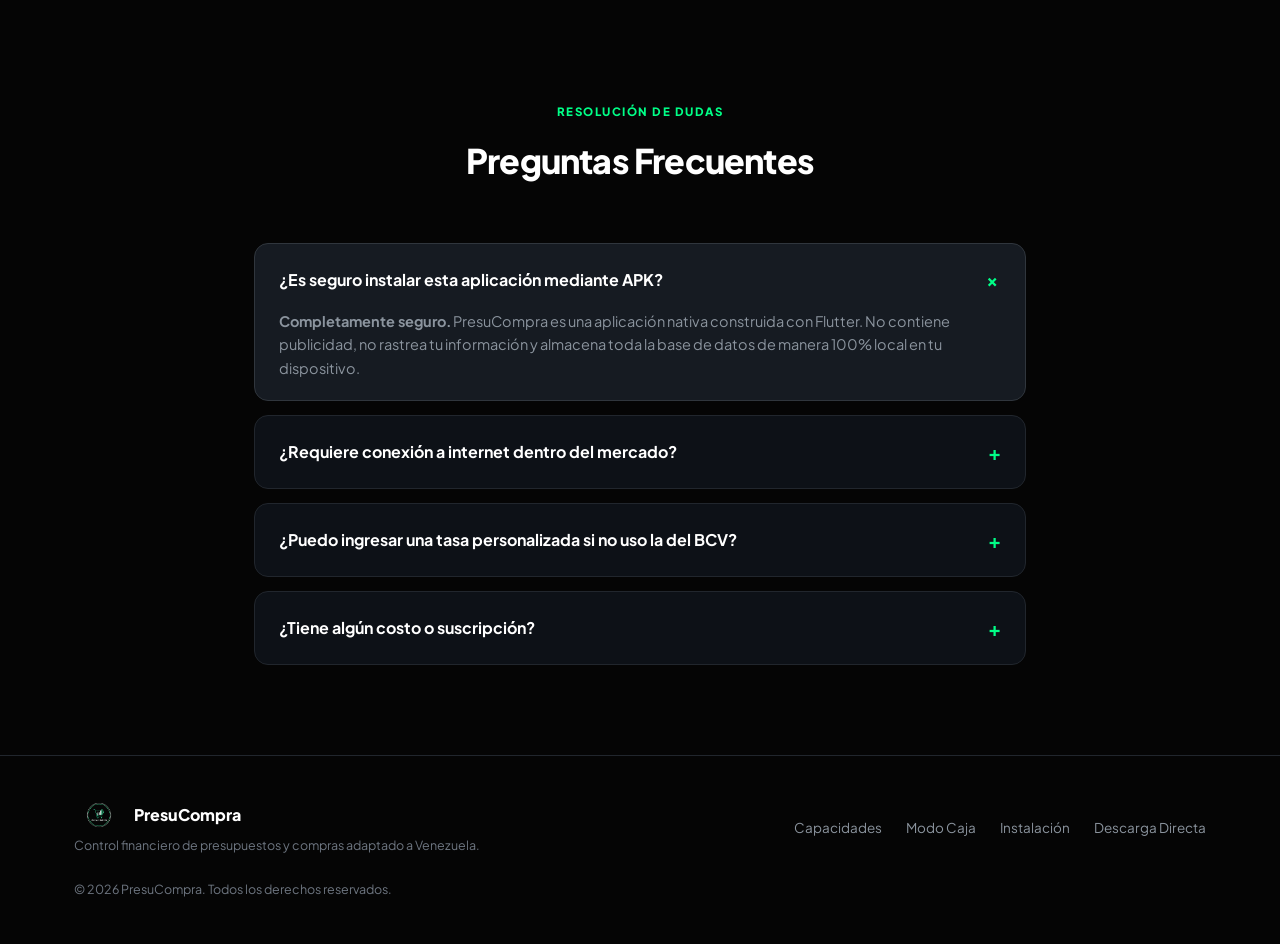
==== commit b90dddc3: "fix: optimizacion responsiva completa para moviles y tablets en landing page" ====
--- a/landing/index.html
+++ b/landing/index.html
@@ -35,14 +35,14 @@
       </nav>
 
       <div class="nav-cta-wrapper">
-        <button type="button" class="btn btn-secondary btn-sm" onclick="openDemoModal()" style="margin-right: 8px;">
+        <button type="button" class="btn btn-secondary btn-sm nav-demo-btn" onclick="openDemoModal()">
           Probar Demo
         </button>
-        <a href="#descarga" class="btn btn-primary btn-sm">
+        <a href="#descarga" class="btn btn-primary btn-sm nav-apk-btn">
           <svg class="btn-icon-sm" viewBox="0 0 24 24" fill="currentColor">
             <path d="M12 2C6.48 2 2 6.48 2 12s4.48 10 10 10 10-4.48 10-10S17.52 2 12 2zm-1 14.5l-4-4 1.41-1.41L11 13.67V7h2v6.67l2.59-2.58L17 12.5l-5 4z"/>
           </svg>
-          Descargar APK
+          <span class="nav-apk-text">Descargar APK</span>
         </a>
       </div>
     </div>
--- a/landing/style.css
+++ b/landing/style.css
@@ -894,18 +894,25 @@
 }
 
 /* ── Responsive Adaptations ──────────────────────────────────────────────── */
+.nav-cta-wrapper {
+  display: flex;
+  align-items: center;
+  gap: 8px;
+}
+
 @media (max-width: 960px) {
   .hero-grid {
     grid-template-columns: 1fr;
     text-align: center;
+    gap: 40px;
   }
 
   .hero-heading {
-    font-size: 36px;
+    font-size: 38px;
   }
 
   .hero-subtext {
-    margin: 0 auto 30px;
+    margin: 0 auto 28px;
   }
 
   .hero-actions {
@@ -922,6 +929,7 @@
 
   .sim-panel {
     grid-template-columns: 1fr;
+    gap: 32px;
   }
 
   .steps-row {
@@ -931,10 +939,283 @@
   .action-banner {
     flex-direction: column;
     text-align: center;
+    gap: 20px;
   }
 
   .nav-menu {
     display: none;
+  }
+}
+
+@media (max-width: 768px) {
+  .container {
+    padding: 0 16px;
+  }
+
+  .section {
+    padding: 55px 0;
+  }
+
+  .hero-section {
+    padding: 35px 0 50px;
+  }
+
+  .nav-demo-btn {
+    display: none; /* En móvil dejamos solo el botón principal en la barra */
+  }
+
+  .hero-heading {
+    font-size: 30px;
+    letter-spacing: -0.8px;
+  }
+
+  .hero-subtext {
+    font-size: 15px;
+    line-height: 1.55;
+  }
+
+  .hero-actions {
+    flex-direction: column;
+    width: 100%;
+    max-width: 380px;
+    margin: 0 auto 28px;
+    gap: 12px;
+  }
+
+  .hero-actions .btn {
+    width: 100%;
+    justify-content: center;
+  }
+
+  .trust-strip {
+    flex-direction: column;
+    gap: 8px;
+    font-size: 12px;
+  }
+
+  .trust-sep {
+    display: none;
+  }
+
+  /* Reducir y centrar el orbe flotante en móvil */
+  .brand-orb-container {
+    width: 250px;
+    height: 250px;
+    margin: 10px auto;
+  }
+
+  .brand-orb-core {
+    width: 170px;
+    height: 170px;
+  }
+
+  .brand-hero-logo {
+    width: 140px;
+    height: 140px;
+  }
+
+  .float-metric-card {
+    padding: 7px 10px;
+  }
+
+  .float-metric-card.top-right {
+    top: 0;
+    right: -10px;
+  }
+
+  .float-metric-card.bottom-left {
+    bottom: 0;
+    left: -10px;
+  }
+
+  .float-tag {
+    font-size: 9px;
+  }
+
+  .float-value {
+    font-size: 12px;
+  }
+
+  /* Tarjetas de pilares */
+  .card {
+    padding: 22px 18px;
+  }
+
+  .card-title {
+    font-size: 18px;
+  }
+
+  .card-desc {
+    font-size: 13.5px;
+  }
+
+  /* Simulador de caja */
+  .sim-title {
+    font-size: 26px;
+  }
+
+  .fintech-terminal {
+    padding: 18px 14px;
+  }
+
+  .terminal-bar {
+    flex-direction: column;
+    align-items: flex-start;
+    gap: 6px;
+  }
+
+  .res-amount {
+    font-size: 22px;
+  }
+
+  /* Pasos de instalación */
+  .step-card {
+    padding: 22px 18px;
+  }
+
+  /* Banner de acción */
+  .action-banner {
+    padding: 28px 18px;
+  }
+
+  .banner-title {
+    font-size: 20px;
+  }
+
+  .action-banner .btn {
+    width: 100%;
+    justify-content: center;
+  }
+
+  /* FAQ */
+  .faq-box {
+    padding: 16px 18px;
+  }
+
+  /* Footer */
+  .footer-grid {
+    flex-direction: column;
+    text-align: center;
+    gap: 22px;
+  }
+
+  .footer-logo-row {
+    justify-content: center;
+  }
+
+  .footer-nav {
+    flex-wrap: wrap;
+    justify-content: center;
+    gap: 14px;
+  }
+}
+
+@media (max-width: 480px) {
+  .brand-title {
+    font-size: 16px;
+  }
+
+  .brand-logo-img {
+    height: 32px;
+  }
+
+  .nav-apk-btn {
+    padding: 6px 12px;
+    font-size: 12px;
+    gap: 6px;
+  }
+
+  .nav-apk-btn svg {
+    display: none;
+  }
+
+  .hero-heading {
+    font-size: 25px;
+    line-height: 1.22;
+  }
+
+  .pill-badge {
+    padding: 5px 12px;
+    margin-bottom: 18px;
+  }
+
+  .pill-text {
+    font-size: 11px;
+  }
+
+  .btn-lg {
+    padding: 12px 16px;
+  }
+
+  .btn-title {
+    font-size: 14px;
+  }
+
+  .btn-meta {
+    font-size: 9.5px;
+  }
+
+  .brand-orb-container {
+    width: 220px;
+    height: 220px;
+  }
+
+  .brand-orb-core {
+    width: 145px;
+    height: 145px;
+  }
+
+  .brand-hero-logo {
+    width: 120px;
+    height: 120px;
+  }
+
+  .float-metric-card.top-right {
+    top: -5px;
+    right: -15px;
+    transform: scale(0.9);
+  }
+
+  .float-metric-card.bottom-left {
+    bottom: -5px;
+    left: -15px;
+    transform: scale(0.9);
+  }
+
+  /* Modal del teléfono en móviles pequeños */
+  .demo-modal-overlay {
+    padding: 6px;
+  }
+
+  .demo-phone-mockup {
+    height: 96vh;
+    max-height: 96vh;
+    border-radius: 20px;
+    border-width: 1.5px;
+  }
+
+  .phone-top-bar {
+    height: 30px;
+    padding: 0 10px;
+  }
+
+  .demo-tab {
+    padding: 6px 4px;
+    font-size: 11px;
+  }
+
+  .demo-tab-content {
+    padding: 10px;
+    gap: 8px;
+  }
+
+  .demo-total-usd {
+    font-size: 20px;
+  }
+
+  .demo-input {
+    font-size: 11px;
+    padding: 6px 8px;
   }
 }
 
